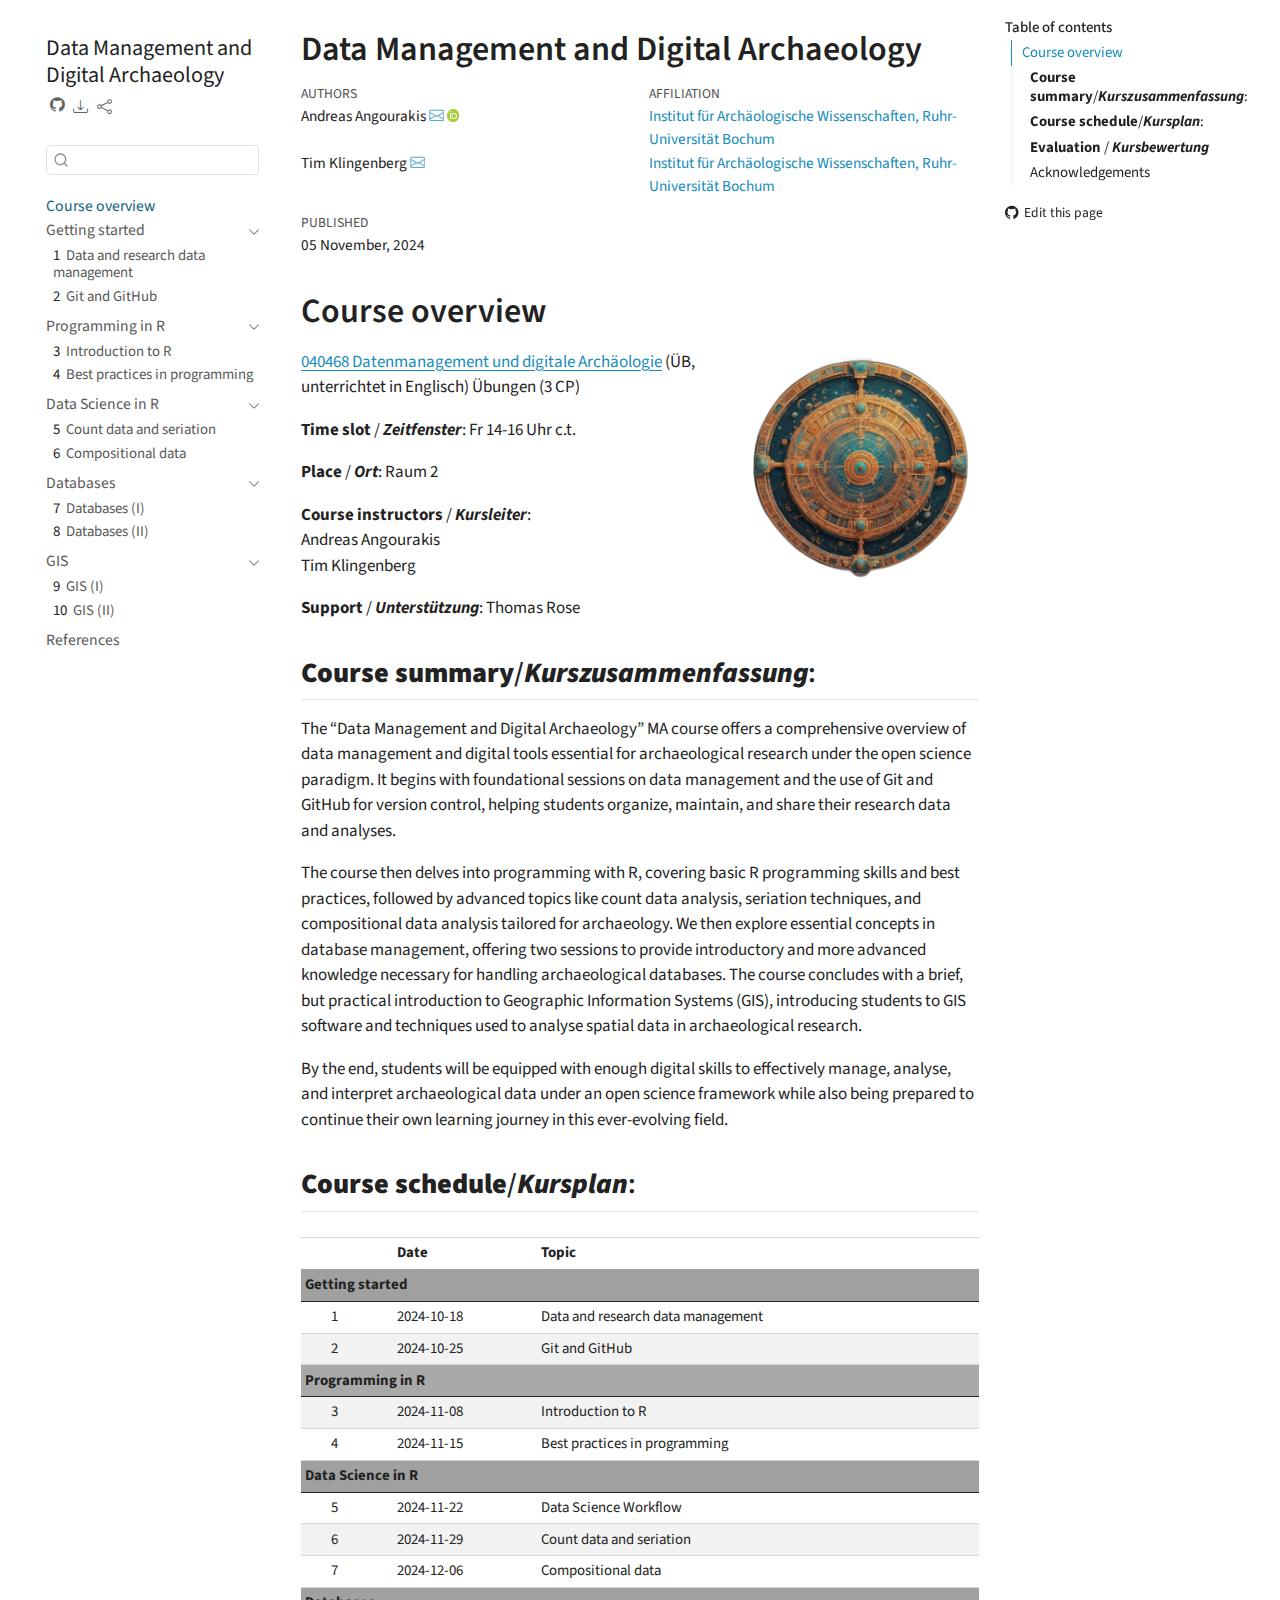
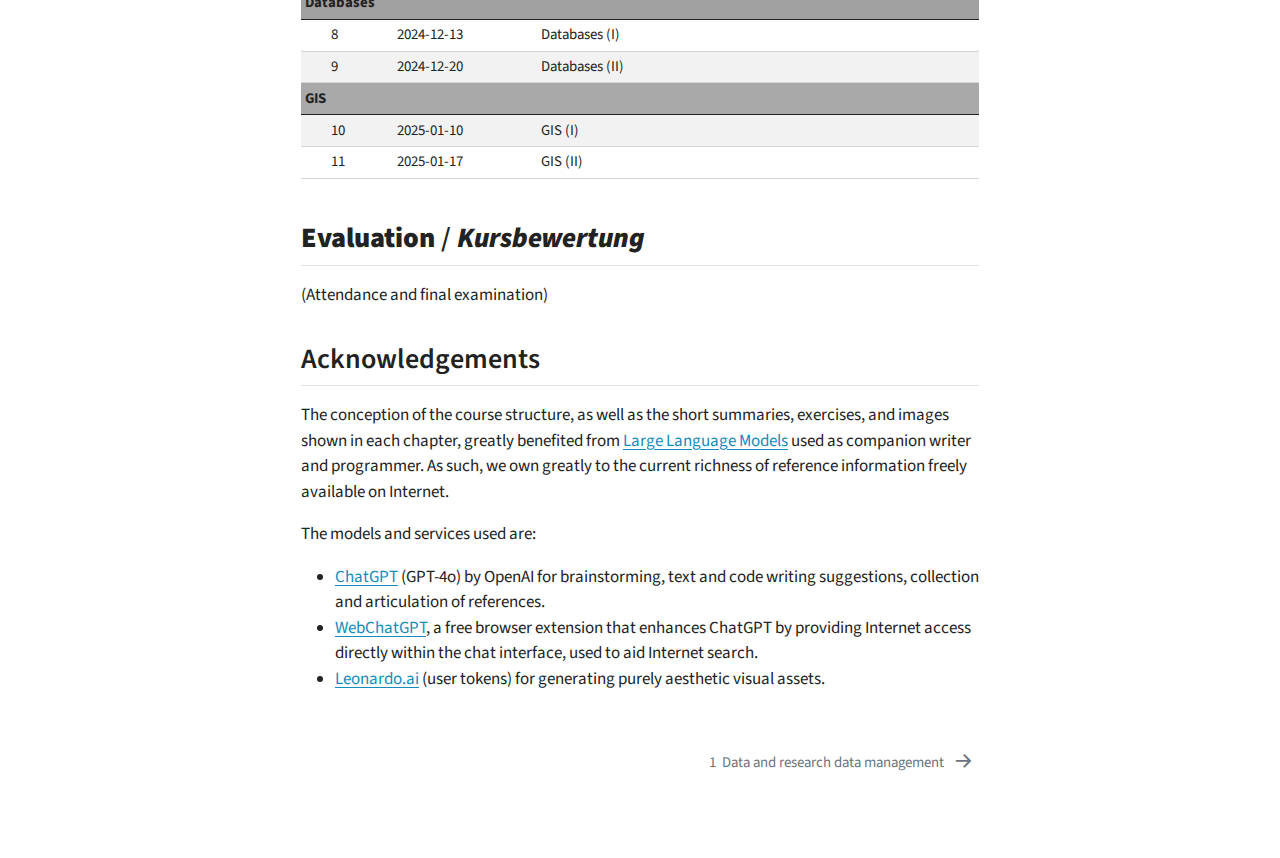
==== index.html @ ab357a1c "Built site for gh-pages" ====
<!DOCTYPE html>
<html xmlns="http://www.w3.org/1999/xhtml" lang="en" xml:lang="en"><head>

<meta charset="utf-8">
<meta name="generator" content="quarto-1.5.57">

<meta name="viewport" content="width=device-width, initial-scale=1.0, user-scalable=yes">

<meta name="author" content="Andreas Angourakis">
<meta name="author" content="Tim Klingenberg">

<title>Data Management and Digital Archaeology</title>
<style>
code{white-space: pre-wrap;}
span.smallcaps{font-variant: small-caps;}
div.columns{display: flex; gap: min(4vw, 1.5em);}
div.column{flex: auto; overflow-x: auto;}
div.hanging-indent{margin-left: 1.5em; text-indent: -1.5em;}
ul.task-list{list-style: none;}
ul.task-list li input[type="checkbox"] {
  width: 0.8em;
  margin: 0 0.8em 0.2em -1em; /* quarto-specific, see https://github.com/quarto-dev/quarto-cli/issues/4556 */ 
  vertical-align: middle;
}
</style>


<script src="site_libs/quarto-nav/quarto-nav.js"></script>
<script src="site_libs/quarto-nav/headroom.min.js"></script>
<script src="site_libs/clipboard/clipboard.min.js"></script>
<script src="site_libs/quarto-search/autocomplete.umd.js"></script>
<script src="site_libs/quarto-search/fuse.min.js"></script>
<script src="site_libs/quarto-search/quarto-search.js"></script>
<meta name="quarto:offset" content="./">
<link href="./session-rdm.html" rel="next">
<script src="site_libs/quarto-html/quarto.js"></script>
<script src="site_libs/quarto-html/popper.min.js"></script>
<script src="site_libs/quarto-html/tippy.umd.min.js"></script>
<script src="site_libs/quarto-html/anchor.min.js"></script>
<link href="site_libs/quarto-html/tippy.css" rel="stylesheet">
<link href="site_libs/quarto-html/quarto-syntax-highlighting.css" rel="stylesheet" id="quarto-text-highlighting-styles">
<script src="site_libs/bootstrap/bootstrap.min.js"></script>
<link href="site_libs/bootstrap/bootstrap-icons.css" rel="stylesheet">
<link href="site_libs/bootstrap/bootstrap.min.css" rel="stylesheet" id="quarto-bootstrap" data-mode="light">
<script id="quarto-search-options" type="application/json">{
  "location": "sidebar",
  "copy-button": false,
  "collapse-after": 3,
  "panel-placement": "start",
  "type": "textbox",
  "limit": 50,
  "keyboard-shortcut": [
    "f",
    "/",
    "s"
  ],
  "show-item-context": false,
  "language": {
    "search-no-results-text": "No results",
    "search-matching-documents-text": "matching documents",
    "search-copy-link-title": "Copy link to search",
    "search-hide-matches-text": "Hide additional matches",
    "search-more-match-text": "more match in this document",
    "search-more-matches-text": "more matches in this document",
    "search-clear-button-title": "Clear",
    "search-text-placeholder": "",
    "search-detached-cancel-button-title": "Cancel",
    "search-submit-button-title": "Submit",
    "search-label": "Search"
  }
}</script>
<script async="" src="https://hypothes.is/embed.js"></script>
<script>
  window.document.addEventListener("DOMContentLoaded", function (_event) {
    document.body.classList.add('hypothesis-enabled');
  });
</script>
<script src="site_libs/kePrint-0.0.1/kePrint.js"></script>
<link href="site_libs/lightable-0.0.1/lightable.css" rel="stylesheet">


<link rel="stylesheet" href="assets/styles.css">
</head>

<body class="nav-sidebar floating">

<div id="quarto-search-results"></div>
  <header id="quarto-header" class="headroom fixed-top">
  <nav class="quarto-secondary-nav">
    <div class="container-fluid d-flex">
      <button type="button" class="quarto-btn-toggle btn" data-bs-toggle="collapse" role="button" data-bs-target=".quarto-sidebar-collapse-item" aria-controls="quarto-sidebar" aria-expanded="false" aria-label="Toggle sidebar navigation" onclick="if (window.quartoToggleHeadroom) { window.quartoToggleHeadroom(); }">
        <i class="bi bi-layout-text-sidebar-reverse"></i>
      </button>
        <nav class="quarto-page-breadcrumbs" aria-label="breadcrumb"><ol class="breadcrumb"><li class="breadcrumb-item"><a href="./index.html">Course overview</a></li></ol></nav>
        <a class="flex-grow-1" role="navigation" data-bs-toggle="collapse" data-bs-target=".quarto-sidebar-collapse-item" aria-controls="quarto-sidebar" aria-expanded="false" aria-label="Toggle sidebar navigation" onclick="if (window.quartoToggleHeadroom) { window.quartoToggleHeadroom(); }">      
        </a>
      <button type="button" class="btn quarto-search-button" aria-label="Search" onclick="window.quartoOpenSearch();">
        <i class="bi bi-search"></i>
      </button>
    </div>
  </nav>
</header>
<!-- content -->
<div id="quarto-content" class="quarto-container page-columns page-rows-contents page-layout-article">
<!-- sidebar -->
  <nav id="quarto-sidebar" class="sidebar collapse collapse-horizontal quarto-sidebar-collapse-item sidebar-navigation floating overflow-auto">
    <div class="pt-lg-2 mt-2 text-left sidebar-header">
    <div class="sidebar-title mb-0 py-0">
      <a href="./">Data Management and Digital Archaeology</a> 
        <div class="sidebar-tools-main tools-wide">
    <a href="https://github.com/Andros-Spica/rub-archwiss_040468-data-management/" title="Source Code" class="quarto-navigation-tool px-1" aria-label="Source Code"><i class="bi bi-github"></i></a>
    <div class="dropdown">
      <a href="" title="Download" id="quarto-navigation-tool-dropdown-0" class="quarto-navigation-tool dropdown-toggle px-1" data-bs-toggle="dropdown" aria-expanded="false" role="link" aria-label="Download"><i class="bi bi-download"></i></a>
      <ul class="dropdown-menu" aria-labelledby="quarto-navigation-tool-dropdown-0">
          <li>
            <a class="dropdown-item sidebar-tools-main-item" href="./Data-Management-and-Digital-Archaeology.pdf">
              <i class="bi bi-file-pdf pe-1"></i>
            Download PDF
            </a>
          </li>
          <li>
            <a class="dropdown-item sidebar-tools-main-item" href="./Data-Management-and-Digital-Archaeology.epub">
              <i class="bi bi-journal pe-1"></i>
            Download ePub
            </a>
          </li>
      </ul>
    </div>
    <div class="dropdown">
      <a href="" title="Share" id="quarto-navigation-tool-dropdown-1" class="quarto-navigation-tool dropdown-toggle px-1" data-bs-toggle="dropdown" aria-expanded="false" role="link" aria-label="Share"><i class="bi bi-share"></i></a>
      <ul class="dropdown-menu" aria-labelledby="quarto-navigation-tool-dropdown-1">
          <li>
            <a class="dropdown-item sidebar-tools-main-item" href="https://twitter.com/intent/tweet?url=|url|">
              <i class="bi bi-twitter pe-1"></i>
            Twitter
            </a>
          </li>
          <li>
            <a class="dropdown-item sidebar-tools-main-item" href="https://www.facebook.com/sharer/sharer.php?u=|url|">
              <i class="bi bi-facebook pe-1"></i>
            Facebook
            </a>
          </li>
      </ul>
    </div>
</div>
    </div>
      </div>
        <div class="mt-2 flex-shrink-0 align-items-center">
        <div class="sidebar-search">
        <div id="quarto-search" class="" title="Search"></div>
        </div>
        </div>
    <div class="sidebar-menu-container"> 
    <ul class="list-unstyled mt-1">
        <li class="sidebar-item">
  <div class="sidebar-item-container"> 
  <a href="./index.html" class="sidebar-item-text sidebar-link active">
 <span class="menu-text">Course overview</span></a>
  </div>
</li>
        <li class="sidebar-item sidebar-item-section">
      <div class="sidebar-item-container"> 
            <a class="sidebar-item-text sidebar-link text-start" data-bs-toggle="collapse" data-bs-target="#quarto-sidebar-section-1" role="navigation" aria-expanded="true">
 <span class="menu-text">Getting started</span></a>
          <a class="sidebar-item-toggle text-start" data-bs-toggle="collapse" data-bs-target="#quarto-sidebar-section-1" role="navigation" aria-expanded="true" aria-label="Toggle section">
            <i class="bi bi-chevron-right ms-2"></i>
          </a> 
      </div>
      <ul id="quarto-sidebar-section-1" class="collapse list-unstyled sidebar-section depth1 show">  
          <li class="sidebar-item">
  <div class="sidebar-item-container"> 
  <a href="./session-rdm.html" class="sidebar-item-text sidebar-link">
 <span class="menu-text"><span class="chapter-number">1</span>&nbsp; <span class="chapter-title">Data and research data management</span></span></a>
  </div>
</li>
          <li class="sidebar-item">
  <div class="sidebar-item-container"> 
  <a href="./session-git.html" class="sidebar-item-text sidebar-link">
 <span class="menu-text"><span class="chapter-number">2</span>&nbsp; <span class="chapter-title">Git and GitHub</span></span></a>
  </div>
</li>
      </ul>
  </li>
        <li class="sidebar-item sidebar-item-section">
      <div class="sidebar-item-container"> 
            <a class="sidebar-item-text sidebar-link text-start" data-bs-toggle="collapse" data-bs-target="#quarto-sidebar-section-2" role="navigation" aria-expanded="true">
 <span class="menu-text">Programming in R</span></a>
          <a class="sidebar-item-toggle text-start" data-bs-toggle="collapse" data-bs-target="#quarto-sidebar-section-2" role="navigation" aria-expanded="true" aria-label="Toggle section">
            <i class="bi bi-chevron-right ms-2"></i>
          </a> 
      </div>
      <ul id="quarto-sidebar-section-2" class="collapse list-unstyled sidebar-section depth1 show">  
          <li class="sidebar-item">
  <div class="sidebar-item-container"> 
  <a href="./session-r-introduction.html" class="sidebar-item-text sidebar-link">
 <span class="menu-text"><span class="chapter-number">3</span>&nbsp; <span class="chapter-title">Introduction to R</span></span></a>
  </div>
</li>
          <li class="sidebar-item">
  <div class="sidebar-item-container"> 
  <a href="./session-r-programming.html" class="sidebar-item-text sidebar-link">
 <span class="menu-text"><span class="chapter-number">4</span>&nbsp; <span class="chapter-title">Best practices in programming</span></span></a>
  </div>
</li>
      </ul>
  </li>
        <li class="sidebar-item sidebar-item-section">
      <div class="sidebar-item-container"> 
            <a class="sidebar-item-text sidebar-link text-start" data-bs-toggle="collapse" data-bs-target="#quarto-sidebar-section-3" role="navigation" aria-expanded="true">
 <span class="menu-text">Data Science in R</span></a>
          <a class="sidebar-item-toggle text-start" data-bs-toggle="collapse" data-bs-target="#quarto-sidebar-section-3" role="navigation" aria-expanded="true" aria-label="Toggle section">
            <i class="bi bi-chevron-right ms-2"></i>
          </a> 
      </div>
      <ul id="quarto-sidebar-section-3" class="collapse list-unstyled sidebar-section depth1 show">  
          <li class="sidebar-item">
  <div class="sidebar-item-container"> 
  <a href="./session-count-and-seriation.html" class="sidebar-item-text sidebar-link">
 <span class="menu-text"><span class="chapter-number">5</span>&nbsp; <span class="chapter-title">Count data and seriation</span></span></a>
  </div>
</li>
          <li class="sidebar-item">
  <div class="sidebar-item-container"> 
  <a href="./session-compositional-data.html" class="sidebar-item-text sidebar-link">
 <span class="menu-text"><span class="chapter-number">6</span>&nbsp; <span class="chapter-title">Compositional data</span></span></a>
  </div>
</li>
      </ul>
  </li>
        <li class="sidebar-item sidebar-item-section">
      <div class="sidebar-item-container"> 
            <a class="sidebar-item-text sidebar-link text-start" data-bs-toggle="collapse" data-bs-target="#quarto-sidebar-section-4" role="navigation" aria-expanded="true">
 <span class="menu-text">Databases</span></a>
          <a class="sidebar-item-toggle text-start" data-bs-toggle="collapse" data-bs-target="#quarto-sidebar-section-4" role="navigation" aria-expanded="true" aria-label="Toggle section">
            <i class="bi bi-chevron-right ms-2"></i>
          </a> 
      </div>
      <ul id="quarto-sidebar-section-4" class="collapse list-unstyled sidebar-section depth1 show">  
          <li class="sidebar-item">
  <div class="sidebar-item-container"> 
  <a href="./session-database-1.html" class="sidebar-item-text sidebar-link">
 <span class="menu-text"><span class="chapter-number">7</span>&nbsp; <span class="chapter-title">Databases (I)</span></span></a>
  </div>
</li>
          <li class="sidebar-item">
  <div class="sidebar-item-container"> 
  <a href="./session-database-2.html" class="sidebar-item-text sidebar-link">
 <span class="menu-text"><span class="chapter-number">8</span>&nbsp; <span class="chapter-title">Databases (II)</span></span></a>
  </div>
</li>
      </ul>
  </li>
        <li class="sidebar-item sidebar-item-section">
      <div class="sidebar-item-container"> 
            <a class="sidebar-item-text sidebar-link text-start" data-bs-toggle="collapse" data-bs-target="#quarto-sidebar-section-5" role="navigation" aria-expanded="true">
 <span class="menu-text">GIS</span></a>
          <a class="sidebar-item-toggle text-start" data-bs-toggle="collapse" data-bs-target="#quarto-sidebar-section-5" role="navigation" aria-expanded="true" aria-label="Toggle section">
            <i class="bi bi-chevron-right ms-2"></i>
          </a> 
      </div>
      <ul id="quarto-sidebar-section-5" class="collapse list-unstyled sidebar-section depth1 show">  
          <li class="sidebar-item">
  <div class="sidebar-item-container"> 
  <a href="./session-gis-1.html" class="sidebar-item-text sidebar-link">
 <span class="menu-text"><span class="chapter-number">9</span>&nbsp; <span class="chapter-title">GIS (I)</span></span></a>
  </div>
</li>
          <li class="sidebar-item">
  <div class="sidebar-item-container"> 
  <a href="./session-gis-2.html" class="sidebar-item-text sidebar-link">
 <span class="menu-text"><span class="chapter-number">10</span>&nbsp; <span class="chapter-title">GIS (II)</span></span></a>
  </div>
</li>
      </ul>
  </li>
        <li class="sidebar-item">
  <div class="sidebar-item-container"> 
  <a href="./references.html" class="sidebar-item-text sidebar-link">
 <span class="menu-text">References</span></a>
  </div>
</li>
    </ul>
    </div>
</nav>
<div id="quarto-sidebar-glass" class="quarto-sidebar-collapse-item" data-bs-toggle="collapse" data-bs-target=".quarto-sidebar-collapse-item"></div>
<!-- margin-sidebar -->
    <div id="quarto-margin-sidebar" class="sidebar margin-sidebar">
        <nav id="TOC" role="doc-toc" class="toc-active">
    <h2 id="toc-title">Table of contents</h2>
   
  <ul>
  <li><a href="#course-overview" id="toc-course-overview" class="nav-link active" data-scroll-target="#course-overview">Course overview</a>
  <ul class="collapse">
  <li><a href="#course-summarykurszusammenfassung" id="toc-course-summarykurszusammenfassung" class="nav-link" data-scroll-target="#course-summarykurszusammenfassung"><strong>Course summary</strong>/<strong><em>Kurszusammenfassung</em></strong>:</a></li>
  <li><a href="#course-schedulekursplan" id="toc-course-schedulekursplan" class="nav-link" data-scroll-target="#course-schedulekursplan"><strong>Course schedule</strong>/<strong><em>Kursplan</em></strong>:</a></li>
  <li><a href="#evaluation-kursbewertung" id="toc-evaluation-kursbewertung" class="nav-link" data-scroll-target="#evaluation-kursbewertung"><strong>Evaluation</strong> / <strong><em>Kursbewertung</em></strong></a></li>
  <li><a href="#acknowledgements" id="toc-acknowledgements" class="nav-link" data-scroll-target="#acknowledgements">Acknowledgements</a></li>
  </ul></li>
  </ul>
<div class="toc-actions"><ul><li><a href="https://github.com/Andros-Spica/rub-archwiss_040468-data-management/edit/main/index.qmd" class="toc-action"><i class="bi bi-github"></i>Edit this page</a></li></ul></div></nav>
    </div>
<!-- main -->
<main class="content" id="quarto-document-content">

<header id="title-block-header" class="quarto-title-block default">
<div class="quarto-title">
<h1 class="title">Data Management and Digital Archaeology</h1>
</div>


<div class="quarto-title-meta-author">
  <div class="quarto-title-meta-heading">Authors</div>
  <div class="quarto-title-meta-heading">Affiliation</div>
  
    <div class="quarto-title-meta-contents">
    <p class="author">Andreas Angourakis <a href="mailto:Andreas.Angourakis@ruhr-uni-bochum.de" class="quarto-title-author-email"><i class="bi bi-envelope"></i></a> <a href="https://orcid.org/0000-0002-9946-8142" class="quarto-title-author-orcid"> <img src="[data-uri]"></a></p>
  </div>
  <div class="quarto-title-meta-contents">
        <p class="affiliation">
            <a href="https://www.ruhr-uni-bochum.de/archaeologie">
            Institut für Archäologische Wissenschaften, Ruhr-Universität Bochum
            </a>
          </p>
      </div>
    <div class="quarto-title-meta-contents">
    <p class="author">Tim Klingenberg <a href="mailto:tim.klingenberg@rub.de" class="quarto-title-author-email"><i class="bi bi-envelope"></i></a> </p>
  </div>
  <div class="quarto-title-meta-contents">
        <p class="affiliation">
            <a href="https://www.ruhr-uni-bochum.de/archaeologie">
            Institut für Archäologische Wissenschaften, Ruhr-Universität Bochum
            </a>
          </p>
      </div>
  </div>

<div class="quarto-title-meta">

      
    <div>
    <div class="quarto-title-meta-heading">Published</div>
    <div class="quarto-title-meta-contents">
      <p class="date">05 November, 2024</p>
    </div>
  </div>
  
    
  </div>
  


</header>



<section id="course-overview" class="level1 unnumbered">
<h1 class="unnumbered">Course overview</h1><p><img src="assets/images/Default_Research_data_and_digital_archaeology_uncover_a_world_2_961a18f6-54d2-4ade-b16e-c6348b3f60e6_0.png" title="Data Management and Digital Archaeology" class="quarto-cover-image img-fluid"></p>
<p><a href="https://vvz.ruhr-uni-bochum.de/campus/all/event.asp?gguid=0xE2AAF8DAB10F4972B8854C6EDC49A4DD&amp;from=&amp;tabID=1&amp;tguid=0x5980070F0C7A42899012ACFE7660AC4B&amp;objgguid=NEW&amp;lang=de">040468 Datenmanagement und digitale Archäologie</a> (ÜB, unterrichtet in Englisch) Übungen (3 CP)</p>
<p><strong>Time slot</strong> / <strong><em>Zeitfenster</em></strong>: Fr 14-16 Uhr c.t.</p>
<p><strong>Place</strong> / <strong><em>Ort</em></strong>: Raum 2</p>
<p><strong>Course instructors</strong> / <strong><em>Kursleiter</em></strong>:<br>
Andreas Angourakis<br>
Tim Klingenberg</p>
<p><strong>Support</strong> / <strong><em>Unterstützung</em></strong>: Thomas Rose</p>
<section id="course-summarykurszusammenfassung" class="level2">
<h2 class="anchored" data-anchor-id="course-summarykurszusammenfassung"><strong>Course summary</strong>/<strong><em>Kurszusammenfassung</em></strong>:</h2>
<p>The “Data Management and Digital Archaeology” MA course offers a comprehensive overview of data management and digital tools essential for archaeological research under the open science paradigm.&nbsp;It begins with foundational sessions on data management and the use of Git and GitHub for version control, helping students organize, maintain, and share their research data and analyses.</p>
<p>The course then delves into programming with R, covering basic R programming skills and best practices, followed by advanced topics like count data analysis, seriation techniques, and compositional data analysis tailored for archaeology.&nbsp;We then explore essential concepts in database management, offering two sessions to provide introductory and more advanced knowledge necessary for handling archaeological databases. The course concludes with a brief, but practical introduction to Geographic Information Systems (GIS), introducing students to GIS software and techniques used to analyse spatial data in archaeological research.</p>
<p>By the end, students will be equipped with enough digital skills to effectively manage, analyse, and interpret archaeological data under an open science framework while also being prepared to continue their own learning journey in this ever-evolving field.</p>
</section>
<section id="course-schedulekursplan" class="level2">
<h2 class="anchored" data-anchor-id="course-schedulekursplan"><strong>Course schedule</strong>/<strong><em>Kursplan</em></strong>:</h2>
<div class="cell">
<div class="cell-output-display">
<table class="caption-top table table-sm table-striped small" data-quarto-postprocess="true">
<thead>
<tr class="header">
<th style="text-align: left;" data-quarto-table-cell-role="th"></th>
<th style="text-align: left;" data-quarto-table-cell-role="th">Date</th>
<th style="text-align: left;" data-quarto-table-cell-role="th">Topic</th>
</tr>
</thead>
<tbody>
<tr class="odd" data-grouplength="2">
<td colspan="3" style="border-bottom: 1px solid; background-color: rgba(169, 169, 169, 255) !important"><strong>Getting started</strong></td>
</tr>
<tr class="even">
<td style="text-align: left; padding-left: 2em;" data-indentlevel="1">1</td>
<td style="text-align: left;">2024-10-18</td>
<td style="text-align: left;">Data and research data management</td>
</tr>
<tr class="odd">
<td style="text-align: left; padding-left: 2em;" data-indentlevel="1">2</td>
<td style="text-align: left;">2024-10-25</td>
<td style="text-align: left;">Git and GitHub</td>
</tr>
<tr class="even" data-grouplength="2">
<td colspan="3" style="border-bottom: 1px solid; background-color: rgba(169, 169, 169, 255) !important"><strong>Programming in R</strong></td>
</tr>
<tr class="odd">
<td style="text-align: left; padding-left: 2em;" data-indentlevel="1">3</td>
<td style="text-align: left;">2024-11-08</td>
<td style="text-align: left;">Introduction to R</td>
</tr>
<tr class="even">
<td style="text-align: left; padding-left: 2em;" data-indentlevel="1">4</td>
<td style="text-align: left;">2024-11-15</td>
<td style="text-align: left;">Best practices in programming</td>
</tr>
<tr class="odd" data-grouplength="3">
<td colspan="3" style="border-bottom: 1px solid; background-color: rgba(169, 169, 169, 255) !important"><strong>Data Science in R</strong></td>
</tr>
<tr class="even">
<td style="text-align: left; padding-left: 2em;" data-indentlevel="1">5</td>
<td style="text-align: left;">2024-11-22</td>
<td style="text-align: left;">Data Science Workflow</td>
</tr>
<tr class="odd">
<td style="text-align: left; padding-left: 2em;" data-indentlevel="1">6</td>
<td style="text-align: left;">2024-11-29</td>
<td style="text-align: left;">Count data and seriation</td>
</tr>
<tr class="even">
<td style="text-align: left; padding-left: 2em;" data-indentlevel="1">7</td>
<td style="text-align: left;">2024-12-06</td>
<td style="text-align: left;">Compositional data</td>
</tr>
<tr class="odd" data-grouplength="2">
<td colspan="3" style="border-bottom: 1px solid; background-color: rgba(169, 169, 169, 255) !important"><strong>Databases</strong></td>
</tr>
<tr class="even">
<td style="text-align: left; padding-left: 2em;" data-indentlevel="1">8</td>
<td style="text-align: left;">2024-12-13</td>
<td style="text-align: left;">Databases (I)</td>
</tr>
<tr class="odd">
<td style="text-align: left; padding-left: 2em;" data-indentlevel="1">9</td>
<td style="text-align: left;">2024-12-20</td>
<td style="text-align: left;">Databases (II)</td>
</tr>
<tr class="even" data-grouplength="2">
<td colspan="3" style="border-bottom: 1px solid; background-color: rgba(169, 169, 169, 255) !important"><strong>GIS</strong></td>
</tr>
<tr class="odd">
<td style="text-align: left; padding-left: 2em;" data-indentlevel="1">10</td>
<td style="text-align: left;">2025-01-10</td>
<td style="text-align: left;">GIS (I)</td>
</tr>
<tr class="even">
<td style="text-align: left; padding-left: 2em;" data-indentlevel="1">11</td>
<td style="text-align: left;">2025-01-17</td>
<td style="text-align: left;">GIS (II)</td>
</tr>
</tbody>
</table>


</div>
</div>
</section>
<section id="evaluation-kursbewertung" class="level2">
<h2 class="anchored" data-anchor-id="evaluation-kursbewertung"><strong>Evaluation</strong> / <strong><em>Kursbewertung</em></strong></h2>
<p>(Attendance and final examination)</p>
</section>
<section id="acknowledgements" class="level2">
<h2 class="anchored" data-anchor-id="acknowledgements">Acknowledgements</h2>
<p>The conception of the course structure, as well as the short summaries, exercises, and images shown in each chapter, greatly benefited from <a href="https://en.wikipedia.org/wiki/Large_language_model">Large Language Models</a> used as companion writer and programmer. As such, we own greatly to the current richness of reference information freely available on Internet.</p>
<p>The models and services used are:</p>
<ul>
<li><a href="https://chatgpt.com/">ChatGPT</a> (GPT-4o) by OpenAI for brainstorming, text and code writing suggestions, collection and articulation of references.</li>
<li><a href="https://tools.zmo.ai/webchatgpt">WebChatGPT</a>, a free browser extension that enhances ChatGPT by providing Internet access directly within the chat interface, used to aid Internet search.</li>
<li><a href="https://app.leonardo.ai/">Leonardo.ai</a> (user tokens) for generating purely aesthetic visual assets.</li>
</ul>


</section>
</section>

</main> <!-- /main -->
<script id="quarto-html-after-body" type="application/javascript">
window.document.addEventListener("DOMContentLoaded", function (event) {
  const toggleBodyColorMode = (bsSheetEl) => {
    const mode = bsSheetEl.getAttribute("data-mode");
    const bodyEl = window.document.querySelector("body");
    if (mode === "dark") {
      bodyEl.classList.add("quarto-dark");
      bodyEl.classList.remove("quarto-light");
    } else {
      bodyEl.classList.add("quarto-light");
      bodyEl.classList.remove("quarto-dark");
    }
  }
  const toggleBodyColorPrimary = () => {
    const bsSheetEl = window.document.querySelector("link#quarto-bootstrap");
    if (bsSheetEl) {
      toggleBodyColorMode(bsSheetEl);
    }
  }
  toggleBodyColorPrimary();  
  const icon = "";
  const anchorJS = new window.AnchorJS();
  anchorJS.options = {
    placement: 'right',
    icon: icon
  };
  anchorJS.add('.anchored');
  const isCodeAnnotation = (el) => {
    for (const clz of el.classList) {
      if (clz.startsWith('code-annotation-')) {                     
        return true;
      }
    }
    return false;
  }
  const onCopySuccess = function(e) {
    // button target
    const button = e.trigger;
    // don't keep focus
    button.blur();
    // flash "checked"
    button.classList.add('code-copy-button-checked');
    var currentTitle = button.getAttribute("title");
    button.setAttribute("title", "Copied!");
    let tooltip;
    if (window.bootstrap) {
      button.setAttribute("data-bs-toggle", "tooltip");
      button.setAttribute("data-bs-placement", "left");
      button.setAttribute("data-bs-title", "Copied!");
      tooltip = new bootstrap.Tooltip(button, 
        { trigger: "manual", 
          customClass: "code-copy-button-tooltip",
          offset: [0, -8]});
      tooltip.show();    
    }
    setTimeout(function() {
      if (tooltip) {
        tooltip.hide();
        button.removeAttribute("data-bs-title");
        button.removeAttribute("data-bs-toggle");
        button.removeAttribute("data-bs-placement");
      }
      button.setAttribute("title", currentTitle);
      button.classList.remove('code-copy-button-checked');
    }, 1000);
    // clear code selection
    e.clearSelection();
  }
  const getTextToCopy = function(trigger) {
      const codeEl = trigger.previousElementSibling.cloneNode(true);
      for (const childEl of codeEl.children) {
        if (isCodeAnnotation(childEl)) {
          childEl.remove();
        }
      }
      return codeEl.innerText;
  }
  const clipboard = new window.ClipboardJS('.code-copy-button:not([data-in-quarto-modal])', {
    text: getTextToCopy
  });
  clipboard.on('success', onCopySuccess);
  if (window.document.getElementById('quarto-embedded-source-code-modal')) {
    // For code content inside modals, clipBoardJS needs to be initialized with a container option
    // TODO: Check when it could be a function (https://github.com/zenorocha/clipboard.js/issues/860)
    const clipboardModal = new window.ClipboardJS('.code-copy-button[data-in-quarto-modal]', {
      text: getTextToCopy,
      container: window.document.getElementById('quarto-embedded-source-code-modal')
    });
    clipboardModal.on('success', onCopySuccess);
  }
    var localhostRegex = new RegExp(/^(?:http|https):\/\/localhost\:?[0-9]*\//);
    var mailtoRegex = new RegExp(/^mailto:/);
      var filterRegex = new RegExp("https:\/\/andros-spica\.github\.io\/rub-archwiss_040468-data-management\/");
    var isInternal = (href) => {
        return filterRegex.test(href) || localhostRegex.test(href) || mailtoRegex.test(href);
    }
    // Inspect non-navigation links and adorn them if external
 	var links = window.document.querySelectorAll('a[href]:not(.nav-link):not(.navbar-brand):not(.toc-action):not(.sidebar-link):not(.sidebar-item-toggle):not(.pagination-link):not(.no-external):not([aria-hidden]):not(.dropdown-item):not(.quarto-navigation-tool):not(.about-link)');
    for (var i=0; i<links.length; i++) {
      const link = links[i];
      if (!isInternal(link.href)) {
        // undo the damage that might have been done by quarto-nav.js in the case of
        // links that we want to consider external
        if (link.dataset.originalHref !== undefined) {
          link.href = link.dataset.originalHref;
        }
      }
    }
  function tippyHover(el, contentFn, onTriggerFn, onUntriggerFn) {
    const config = {
      allowHTML: true,
      maxWidth: 500,
      delay: 100,
      arrow: false,
      appendTo: function(el) {
          return el.parentElement;
      },
      interactive: true,
      interactiveBorder: 10,
      theme: 'quarto',
      placement: 'bottom-start',
    };
    if (contentFn) {
      config.content = contentFn;
    }
    if (onTriggerFn) {
      config.onTrigger = onTriggerFn;
    }
    if (onUntriggerFn) {
      config.onUntrigger = onUntriggerFn;
    }
    window.tippy(el, config); 
  }
  const noterefs = window.document.querySelectorAll('a[role="doc-noteref"]');
  for (var i=0; i<noterefs.length; i++) {
    const ref = noterefs[i];
    tippyHover(ref, function() {
      // use id or data attribute instead here
      let href = ref.getAttribute('data-footnote-href') || ref.getAttribute('href');
      try { href = new URL(href).hash; } catch {}
      const id = href.replace(/^#\/?/, "");
      const note = window.document.getElementById(id);
      if (note) {
        return note.innerHTML;
      } else {
        return "";
      }
    });
  }
  const xrefs = window.document.querySelectorAll('a.quarto-xref');
  const processXRef = (id, note) => {
    // Strip column container classes
    const stripColumnClz = (el) => {
      el.classList.remove("page-full", "page-columns");
      if (el.children) {
        for (const child of el.children) {
          stripColumnClz(child);
        }
      }
    }
    stripColumnClz(note)
    if (id === null || id.startsWith('sec-')) {
      // Special case sections, only their first couple elements
      const container = document.createElement("div");
      if (note.children && note.children.length > 2) {
        container.appendChild(note.children[0].cloneNode(true));
        for (let i = 1; i < note.children.length; i++) {
          const child = note.children[i];
          if (child.tagName === "P" && child.innerText === "") {
            continue;
          } else {
            container.appendChild(child.cloneNode(true));
            break;
          }
        }
        if (window.Quarto?.typesetMath) {
          window.Quarto.typesetMath(container);
        }
        return container.innerHTML
      } else {
        if (window.Quarto?.typesetMath) {
          window.Quarto.typesetMath(note);
        }
        return note.innerHTML;
      }
    } else {
      // Remove any anchor links if they are present
      const anchorLink = note.querySelector('a.anchorjs-link');
      if (anchorLink) {
        anchorLink.remove();
      }
      if (window.Quarto?.typesetMath) {
        window.Quarto.typesetMath(note);
      }
      // TODO in 1.5, we should make sure this works without a callout special case
      if (note.classList.contains("callout")) {
        return note.outerHTML;
      } else {
        return note.innerHTML;
      }
    }
  }
  for (var i=0; i<xrefs.length; i++) {
    const xref = xrefs[i];
    tippyHover(xref, undefined, function(instance) {
      instance.disable();
      let url = xref.getAttribute('href');
      let hash = undefined; 
      if (url.startsWith('#')) {
        hash = url;
      } else {
        try { hash = new URL(url).hash; } catch {}
      }
      if (hash) {
        const id = hash.replace(/^#\/?/, "");
        const note = window.document.getElementById(id);
        if (note !== null) {
          try {
            const html = processXRef(id, note.cloneNode(true));
            instance.setContent(html);
          } finally {
            instance.enable();
            instance.show();
          }
        } else {
          // See if we can fetch this
          fetch(url.split('#')[0])
          .then(res => res.text())
          .then(html => {
            const parser = new DOMParser();
            const htmlDoc = parser.parseFromString(html, "text/html");
            const note = htmlDoc.getElementById(id);
            if (note !== null) {
              const html = processXRef(id, note);
              instance.setContent(html);
            } 
          }).finally(() => {
            instance.enable();
            instance.show();
          });
        }
      } else {
        // See if we can fetch a full url (with no hash to target)
        // This is a special case and we should probably do some content thinning / targeting
        fetch(url)
        .then(res => res.text())
        .then(html => {
          const parser = new DOMParser();
          const htmlDoc = parser.parseFromString(html, "text/html");
          const note = htmlDoc.querySelector('main.content');
          if (note !== null) {
            // This should only happen for chapter cross references
            // (since there is no id in the URL)
            // remove the first header
            if (note.children.length > 0 && note.children[0].tagName === "HEADER") {
              note.children[0].remove();
            }
            const html = processXRef(null, note);
            instance.setContent(html);
          } 
        }).finally(() => {
          instance.enable();
          instance.show();
        });
      }
    }, function(instance) {
    });
  }
      let selectedAnnoteEl;
      const selectorForAnnotation = ( cell, annotation) => {
        let cellAttr = 'data-code-cell="' + cell + '"';
        let lineAttr = 'data-code-annotation="' +  annotation + '"';
        const selector = 'span[' + cellAttr + '][' + lineAttr + ']';
        return selector;
      }
      const selectCodeLines = (annoteEl) => {
        const doc = window.document;
        const targetCell = annoteEl.getAttribute("data-target-cell");
        const targetAnnotation = annoteEl.getAttribute("data-target-annotation");
        const annoteSpan = window.document.querySelector(selectorForAnnotation(targetCell, targetAnnotation));
        const lines = annoteSpan.getAttribute("data-code-lines").split(",");
        const lineIds = lines.map((line) => {
          return targetCell + "-" + line;
        })
        let top = null;
        let height = null;
        let parent = null;
        if (lineIds.length > 0) {
            //compute the position of the single el (top and bottom and make a div)
            const el = window.document.getElementById(lineIds[0]);
            top = el.offsetTop;
            height = el.offsetHeight;
            parent = el.parentElement.parentElement;
          if (lineIds.length > 1) {
            const lastEl = window.document.getElementById(lineIds[lineIds.length - 1]);
            const bottom = lastEl.offsetTop + lastEl.offsetHeight;
            height = bottom - top;
          }
          if (top !== null && height !== null && parent !== null) {
            // cook up a div (if necessary) and position it 
            let div = window.document.getElementById("code-annotation-line-highlight");
            if (div === null) {
              div = window.document.createElement("div");
              div.setAttribute("id", "code-annotation-line-highlight");
              div.style.position = 'absolute';
              parent.appendChild(div);
            }
            div.style.top = top - 2 + "px";
            div.style.height = height + 4 + "px";
            div.style.left = 0;
            let gutterDiv = window.document.getElementById("code-annotation-line-highlight-gutter");
            if (gutterDiv === null) {
              gutterDiv = window.document.createElement("div");
              gutterDiv.setAttribute("id", "code-annotation-line-highlight-gutter");
              gutterDiv.style.position = 'absolute';
              const codeCell = window.document.getElementById(targetCell);
              const gutter = codeCell.querySelector('.code-annotation-gutter');
              gutter.appendChild(gutterDiv);
            }
            gutterDiv.style.top = top - 2 + "px";
            gutterDiv.style.height = height + 4 + "px";
          }
          selectedAnnoteEl = annoteEl;
        }
      };
      const unselectCodeLines = () => {
        const elementsIds = ["code-annotation-line-highlight", "code-annotation-line-highlight-gutter"];
        elementsIds.forEach((elId) => {
          const div = window.document.getElementById(elId);
          if (div) {
            div.remove();
          }
        });
        selectedAnnoteEl = undefined;
      };
        // Handle positioning of the toggle
    window.addEventListener(
      "resize",
      throttle(() => {
        elRect = undefined;
        if (selectedAnnoteEl) {
          selectCodeLines(selectedAnnoteEl);
        }
      }, 10)
    );
    function throttle(fn, ms) {
    let throttle = false;
    let timer;
      return (...args) => {
        if(!throttle) { // first call gets through
            fn.apply(this, args);
            throttle = true;
        } else { // all the others get throttled
            if(timer) clearTimeout(timer); // cancel #2
            timer = setTimeout(() => {
              fn.apply(this, args);
              timer = throttle = false;
            }, ms);
        }
      };
    }
      // Attach click handler to the DT
      const annoteDls = window.document.querySelectorAll('dt[data-target-cell]');
      for (const annoteDlNode of annoteDls) {
        annoteDlNode.addEventListener('click', (event) => {
          const clickedEl = event.target;
          if (clickedEl !== selectedAnnoteEl) {
            unselectCodeLines();
            const activeEl = window.document.querySelector('dt[data-target-cell].code-annotation-active');
            if (activeEl) {
              activeEl.classList.remove('code-annotation-active');
            }
            selectCodeLines(clickedEl);
            clickedEl.classList.add('code-annotation-active');
          } else {
            // Unselect the line
            unselectCodeLines();
            clickedEl.classList.remove('code-annotation-active');
          }
        });
      }
  const findCites = (el) => {
    const parentEl = el.parentElement;
    if (parentEl) {
      const cites = parentEl.dataset.cites;
      if (cites) {
        return {
          el,
          cites: cites.split(' ')
        };
      } else {
        return findCites(el.parentElement)
      }
    } else {
      return undefined;
    }
  };
  var bibliorefs = window.document.querySelectorAll('a[role="doc-biblioref"]');
  for (var i=0; i<bibliorefs.length; i++) {
    const ref = bibliorefs[i];
    const citeInfo = findCites(ref);
    if (citeInfo) {
      tippyHover(citeInfo.el, function() {
        var popup = window.document.createElement('div');
        citeInfo.cites.forEach(function(cite) {
          var citeDiv = window.document.createElement('div');
          citeDiv.classList.add('hanging-indent');
          citeDiv.classList.add('csl-entry');
          var biblioDiv = window.document.getElementById('ref-' + cite);
          if (biblioDiv) {
            citeDiv.innerHTML = biblioDiv.innerHTML;
          }
          popup.appendChild(citeDiv);
        });
        return popup.innerHTML;
      });
    }
  }
});
</script>
<nav class="page-navigation">
  <div class="nav-page nav-page-previous">
  </div>
  <div class="nav-page nav-page-next">
      <a href="./session-rdm.html" class="pagination-link" aria-label="Data and research data management">
        <span class="nav-page-text"><span class="chapter-number">1</span>&nbsp; <span class="chapter-title">Data and research data management</span></span> <i class="bi bi-arrow-right-short"></i>
      </a>
  </div>
</nav>
</div> <!-- /content -->




<footer class="footer"><div class="nav-footer"><div class="nav-footer-center"><div class="toc-actions d-sm-block d-md-none"><ul><li><a href="https://github.com/Andros-Spica/rub-archwiss_040468-data-management/edit/main/index.qmd" class="toc-action"><i class="bi bi-github"></i>Edit this page</a></li></ul></div></div></div></footer></body></html>
---- site_libs/quarto-html/tippy.css ----
.tippy-box[data-animation=fade][data-state=hidden]{opacity:0}[data-tippy-root]{max-width:calc(100vw - 10px)}.tippy-box{position:relative;background-color:#333;color:#fff;border-radius:4px;font-size:14px;line-height:1.4;white-space:normal;outline:0;transition-property:transform,visibility,opacity}.tippy-box[data-placement^=top]>.tippy-arrow{bottom:0}.tippy-box[data-placement^=top]>.tippy-arrow:before{bottom:-7px;left:0;border-width:8px 8px 0;border-top-color:initial;transform-origin:center top}.tippy-box[data-placement^=bottom]>.tippy-arrow{top:0}.tippy-box[data-placement^=bottom]>.tippy-arrow:before{top:-7px;left:0;border-width:0 8px 8px;border-bottom-color:initial;transform-origin:center bottom}.tippy-box[data-placement^=left]>.tippy-arrow{right:0}.tippy-box[data-placement^=left]>.tippy-arrow:before{border-width:8px 0 8px 8px;border-left-color:initial;right:-7px;transform-origin:center left}.tippy-box[data-placement^=right]>.tippy-arrow{left:0}.tippy-box[data-placement^=right]>.tippy-arrow:before{left:-7px;border-width:8px 8px 8px 0;border-right-color:initial;transform-origin:center right}.tippy-box[data-inertia][data-state=visible]{transition-timing-function:cubic-bezier(.54,1.5,.38,1.11)}.tippy-arrow{width:16px;height:16px;color:#333}.tippy-arrow:before{content:"";position:absolute;border-color:transparent;border-style:solid}.tippy-content{position:relative;padding:5px 9px;z-index:1}
---- site_libs/quarto-html/quarto-syntax-highlighting.css ----
/* quarto syntax highlight colors */
:root {
  --quarto-hl-ot-color: #003B4F;
  --quarto-hl-at-color: #657422;
  --quarto-hl-ss-color: #20794D;
  --quarto-hl-an-color: #5E5E5E;
  --quarto-hl-fu-color: #4758AB;
  --quarto-hl-st-color: #20794D;
  --quarto-hl-cf-color: #003B4F;
  --quarto-hl-op-color: #5E5E5E;
  --quarto-hl-er-color: #AD0000;
  --quarto-hl-bn-color: #AD0000;
  --quarto-hl-al-color: #AD0000;
  --quarto-hl-va-color: #111111;
  --quarto-hl-bu-color: inherit;
  --quarto-hl-ex-color: inherit;
  --quarto-hl-pp-color: #AD0000;
  --quarto-hl-in-color: #5E5E5E;
  --quarto-hl-vs-color: #20794D;
  --quarto-hl-wa-color: #5E5E5E;
  --quarto-hl-do-color: #5E5E5E;
  --quarto-hl-im-color: #00769E;
  --quarto-hl-ch-color: #20794D;
  --quarto-hl-dt-color: #AD0000;
  --quarto-hl-fl-color: #AD0000;
  --quarto-hl-co-color: #5E5E5E;
  --quarto-hl-cv-color: #5E5E5E;
  --quarto-hl-cn-color: #8f5902;
  --quarto-hl-sc-color: #5E5E5E;
  --quarto-hl-dv-color: #AD0000;
  --quarto-hl-kw-color: #003B4F;
}

/* other quarto variables */
:root {
  --quarto-font-monospace: SFMono-Regular, Menlo, Monaco, Consolas, "Liberation Mono", "Courier New", monospace;
}

pre > code.sourceCode > span {
  color: #003B4F;
}

code span {
  color: #003B4F;
}

code.sourceCode > span {
  color: #003B4F;
}

div.sourceCode,
div.sourceCode pre.sourceCode {
  color: #003B4F;
}

code span.ot {
  color: #003B4F;
  font-style: inherit;
}

code span.at {
  color: #657422;
  font-style: inherit;
}

code span.ss {
  color: #20794D;
  font-style: inherit;
}

code span.an {
  color: #5E5E5E;
  font-style: inherit;
}

code span.fu {
  color: #4758AB;
  font-style: inherit;
}

code span.st {
  color: #20794D;
  font-style: inherit;
}

code span.cf {
  color: #003B4F;
  font-weight: bold;
  font-style: inherit;
}

code span.op {
  color: #5E5E5E;
  font-style: inherit;
}

code span.er {
  color: #AD0000;
  font-style: inherit;
}

code span.bn {
  color: #AD0000;
  font-style: inherit;
}

code span.al {
  color: #AD0000;
  font-style: inherit;
}

code span.va {
  color: #111111;
  font-style: inherit;
}

code span.bu {
  font-style: inherit;
}

code span.ex {
  font-style: inherit;
}

code span.pp {
  color: #AD0000;
  font-style: inherit;
}

code span.in {
  color: #5E5E5E;
  font-style: inherit;
}

code span.vs {
  color: #20794D;
  font-style: inherit;
}

code span.wa {
  color: #5E5E5E;
  font-style: italic;
}

code span.do {
  color: #5E5E5E;
  font-style: italic;
}

code span.im {
  color: #00769E;
  font-style: inherit;
}

code span.ch {
  color: #20794D;
  font-style: inherit;
}

code span.dt {
  color: #AD0000;
  font-style: inherit;
}

code span.fl {
  color: #AD0000;
  font-style: inherit;
}

code span.co {
  color: #5E5E5E;
  font-style: inherit;
}

code span.cv {
  color: #5E5E5E;
  font-style: italic;
}

code span.cn {
  color: #8f5902;
  font-style: inherit;
}

code span.sc {
  color: #5E5E5E;
  font-style: inherit;
}

code span.dv {
  color: #AD0000;
  font-style: inherit;
}

code span.kw {
  color: #003B4F;
  font-weight: bold;
  font-style: inherit;
}

.prevent-inlining {
  content: "</";
}

/*# sourceMappingURL=debc5d5d77c3f9108843748ff7464032.css.map */
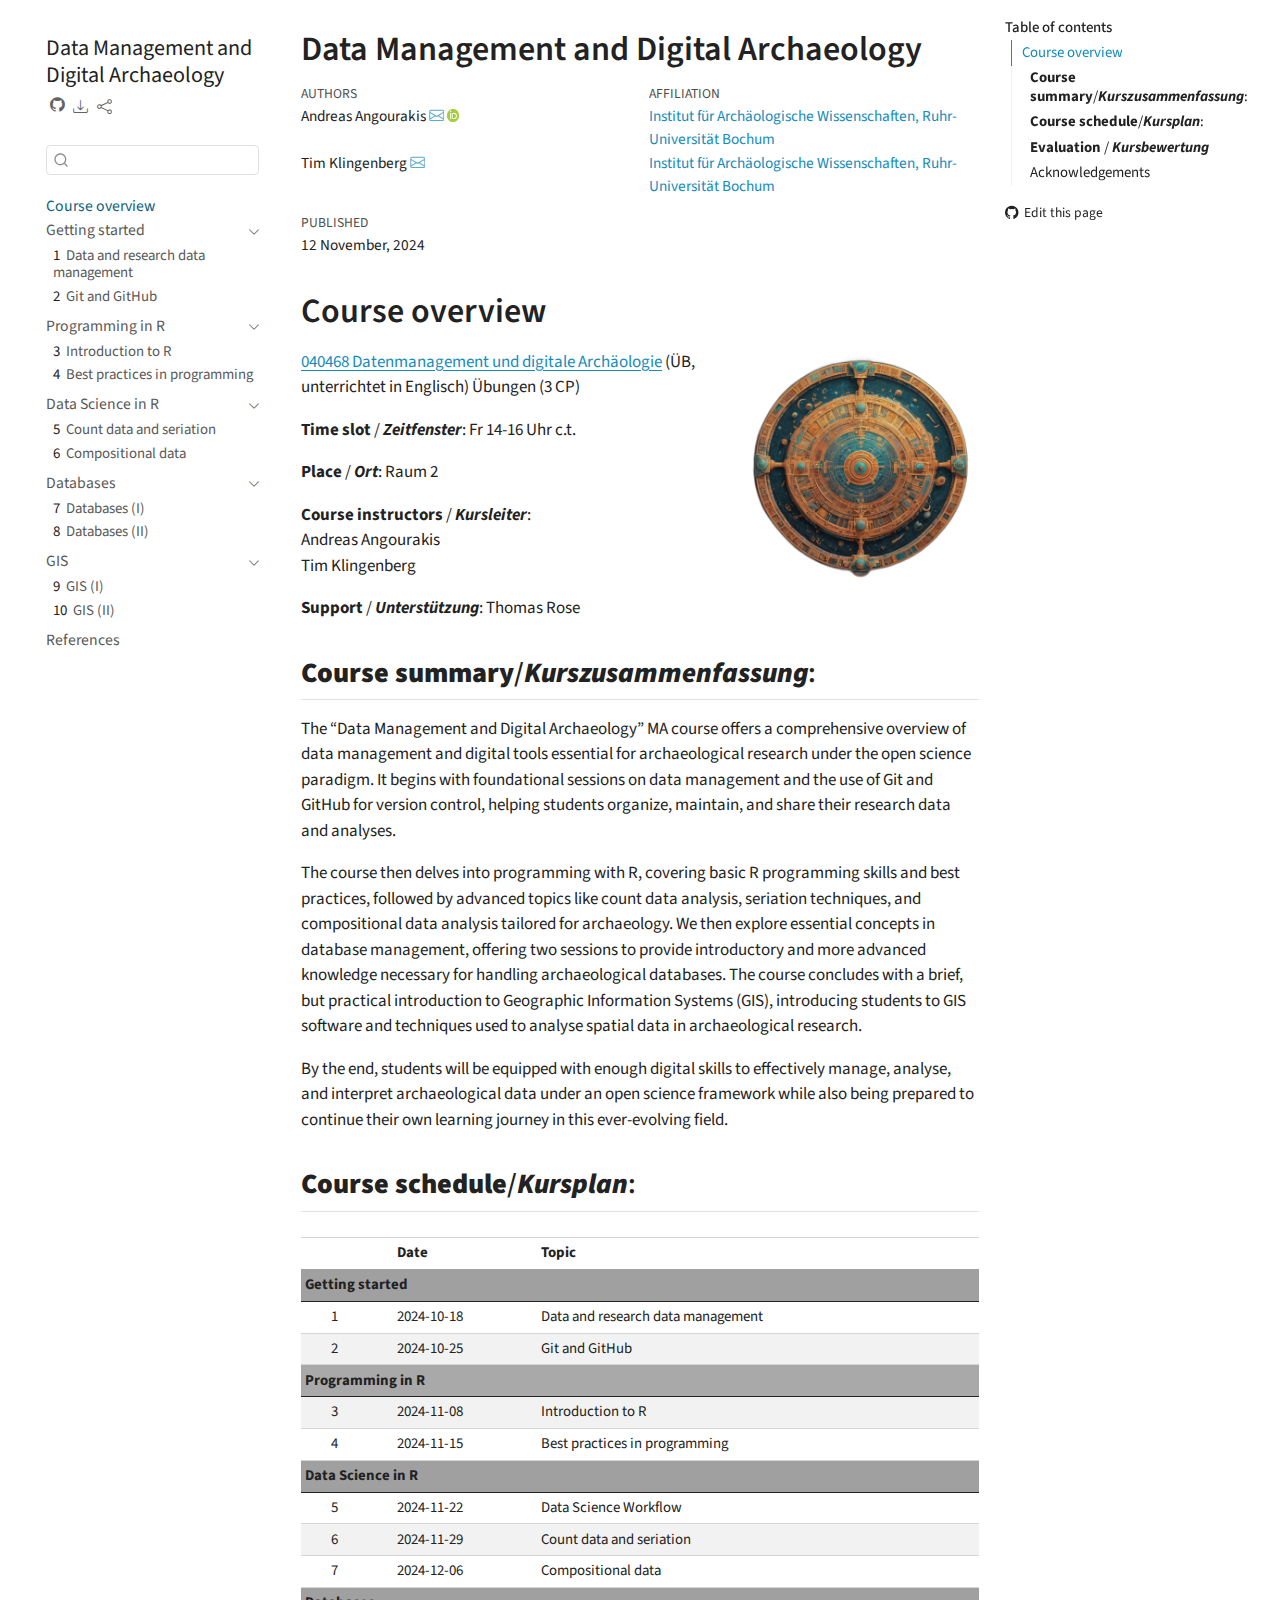
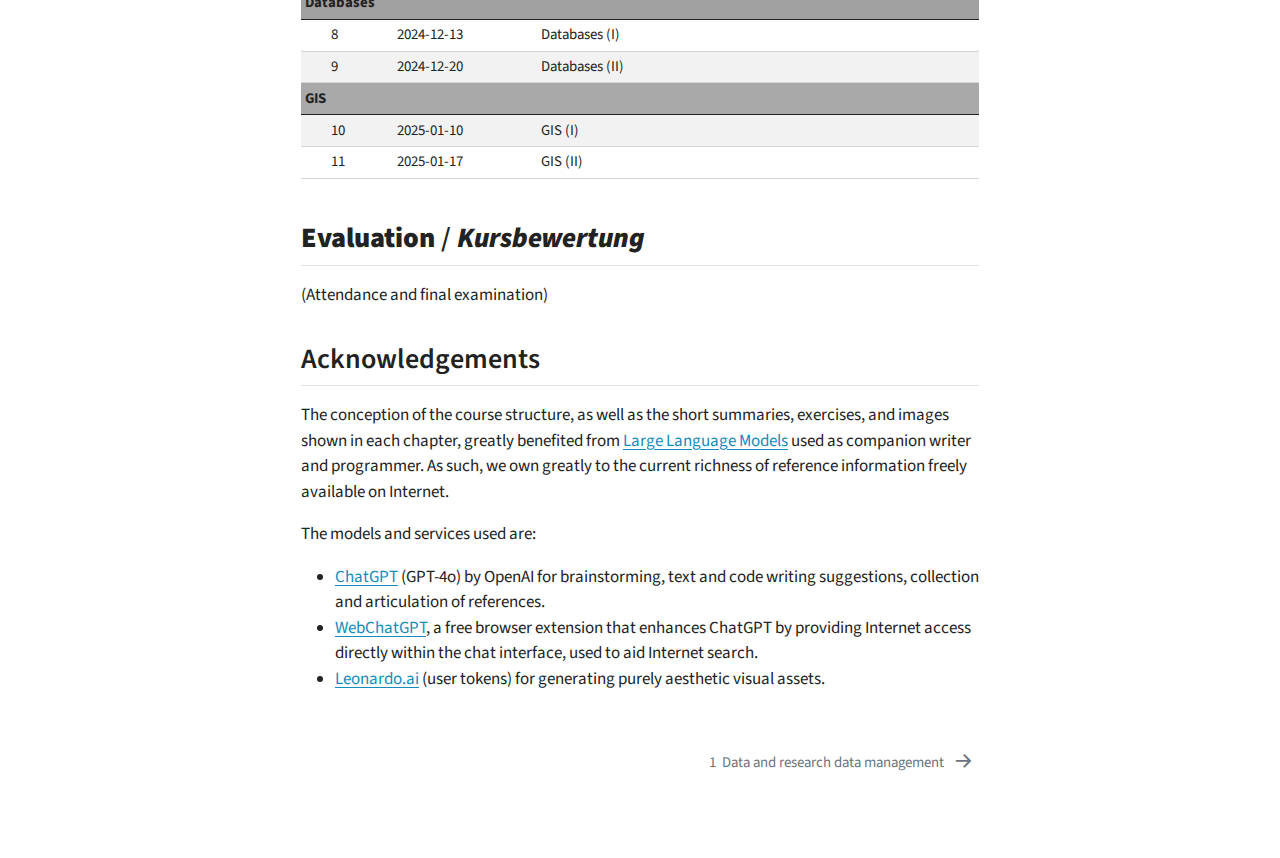
==== commit 742906de: "Built site for gh-pages" ====
--- a/index.html
+++ b/index.html
@@ -341,7 +341,7 @@
     <div>
     <div class="quarto-title-meta-heading">Published</div>
     <div class="quarto-title-meta-contents">
-      <p class="date">05 November, 2024</p>
+      <p class="date">12 November, 2024</p>
     </div>
   </div>
   
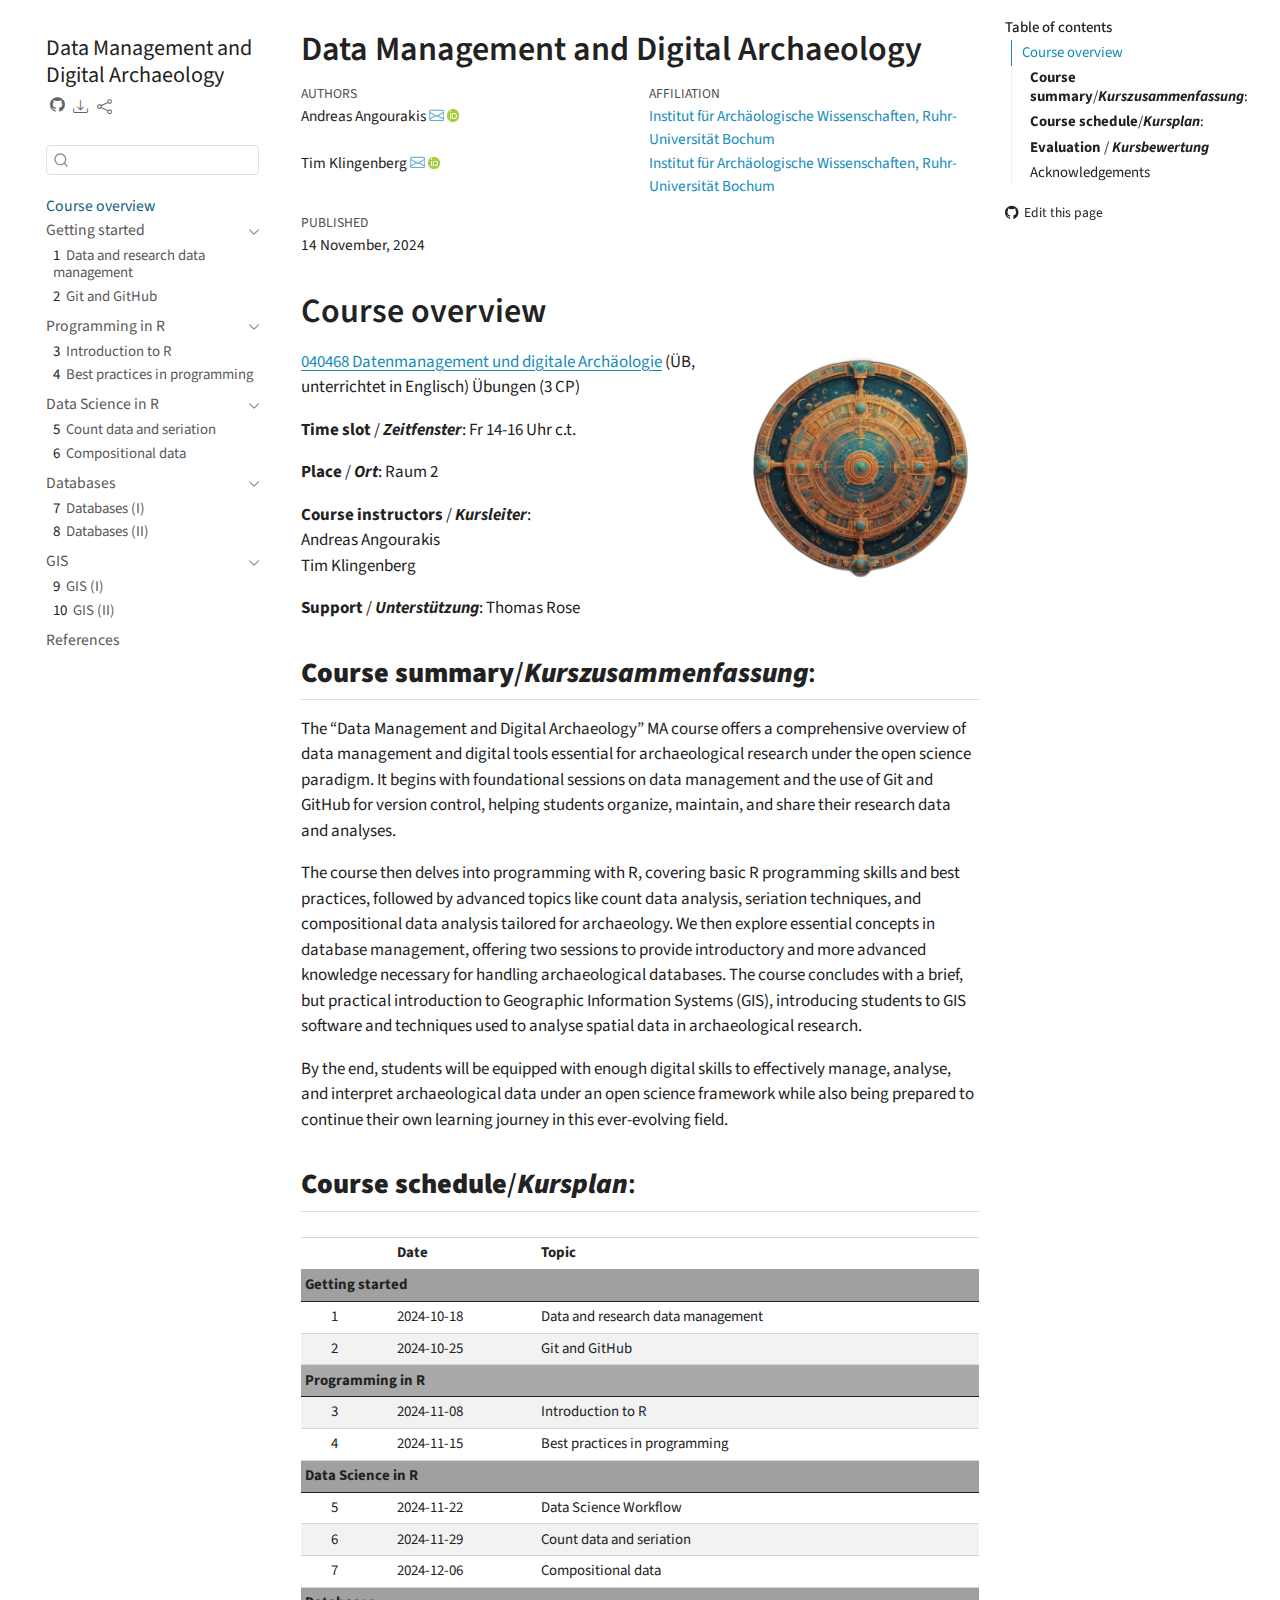
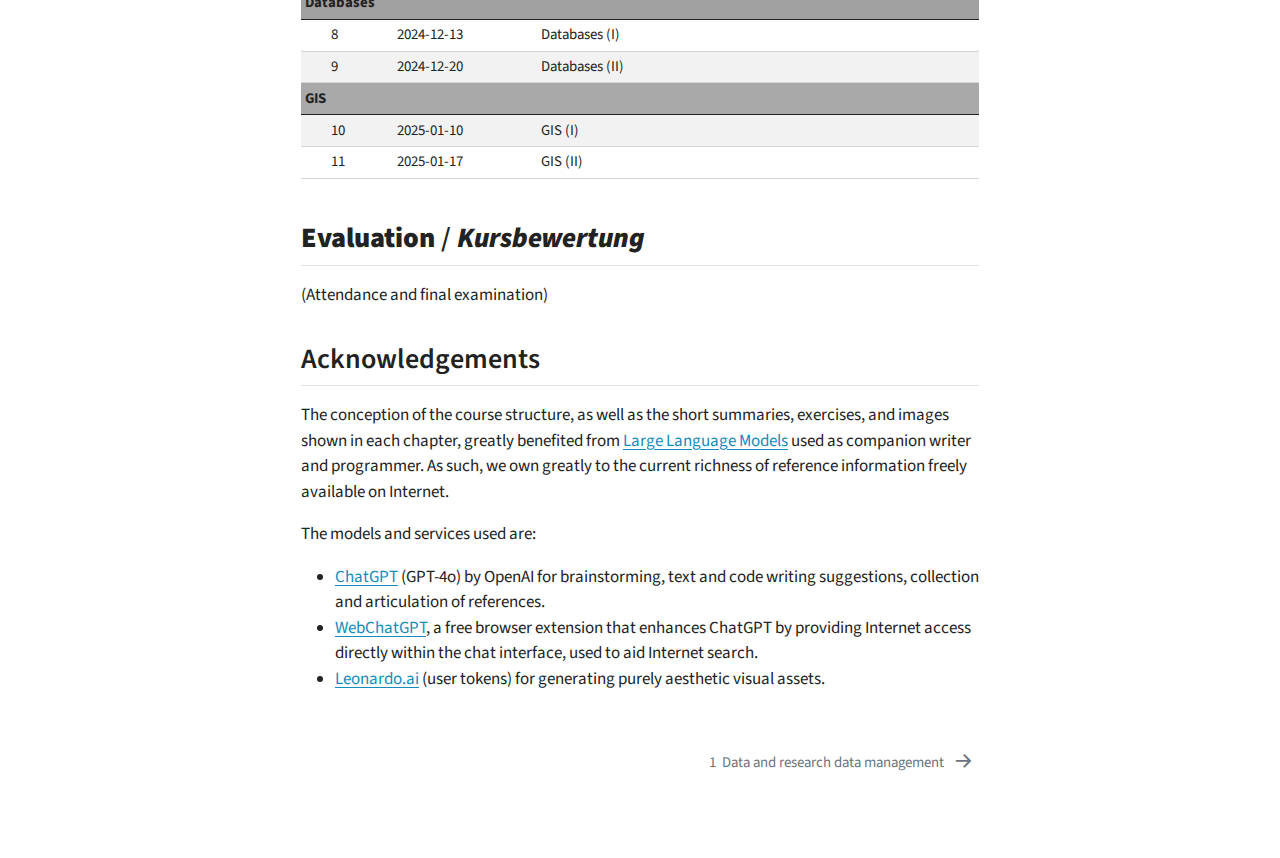
==== commit 49c2e99e: "Built site for gh-pages" ====
--- a/index.html
+++ b/index.html
@@ -324,7 +324,7 @@
           </p>
       </div>
     <div class="quarto-title-meta-contents">
-    <p class="author">Tim Klingenberg <a href="mailto:tim.klingenberg@rub.de" class="quarto-title-author-email"><i class="bi bi-envelope"></i></a> </p>
+    <p class="author">Tim Klingenberg <a href="mailto:tim.klingenberg@rub.de" class="quarto-title-author-email"><i class="bi bi-envelope"></i></a> <a href="https://orcid.org/0009-0003-7408-127X" class="quarto-title-author-orcid"> <img src="[data-uri]"></a></p>
   </div>
   <div class="quarto-title-meta-contents">
         <p class="affiliation">
@@ -341,7 +341,7 @@
     <div>
     <div class="quarto-title-meta-heading">Published</div>
     <div class="quarto-title-meta-contents">
-      <p class="date">12 November, 2024</p>
+      <p class="date">14 November, 2024</p>
     </div>
   </div>
   
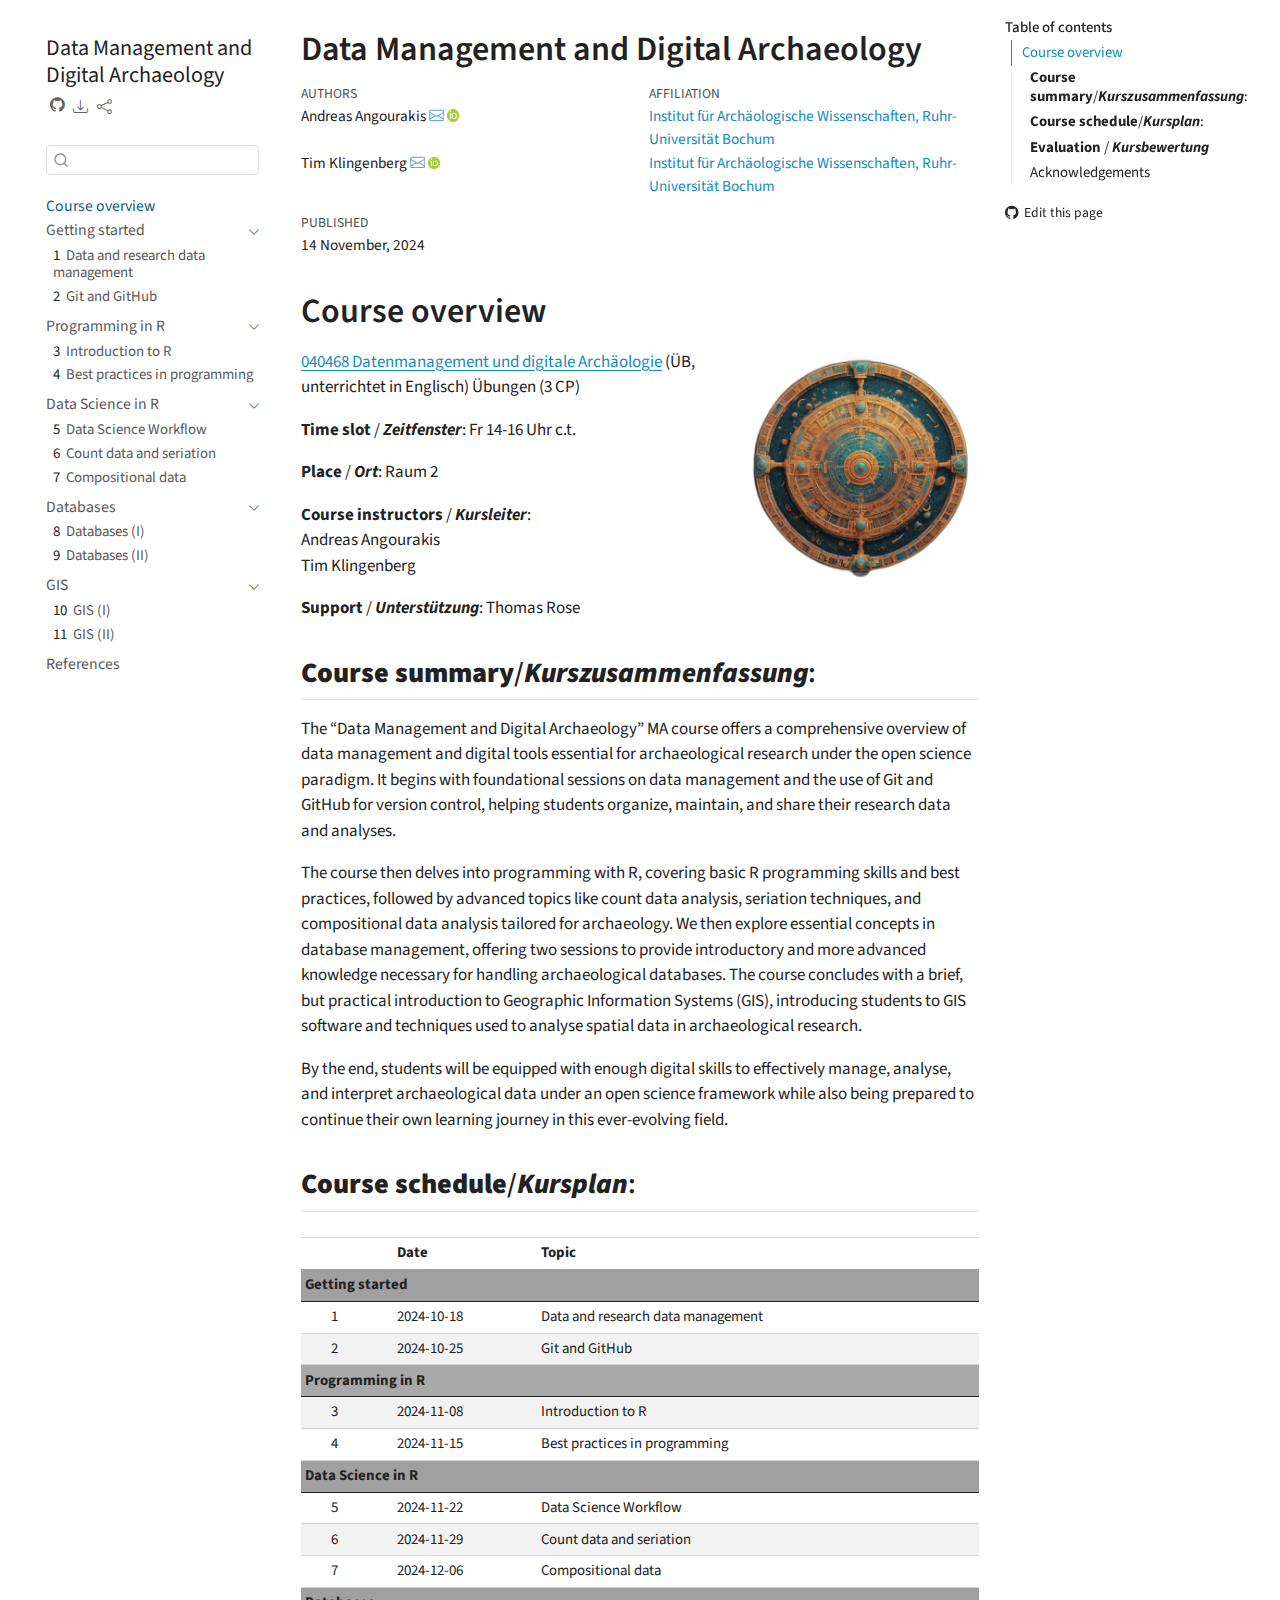
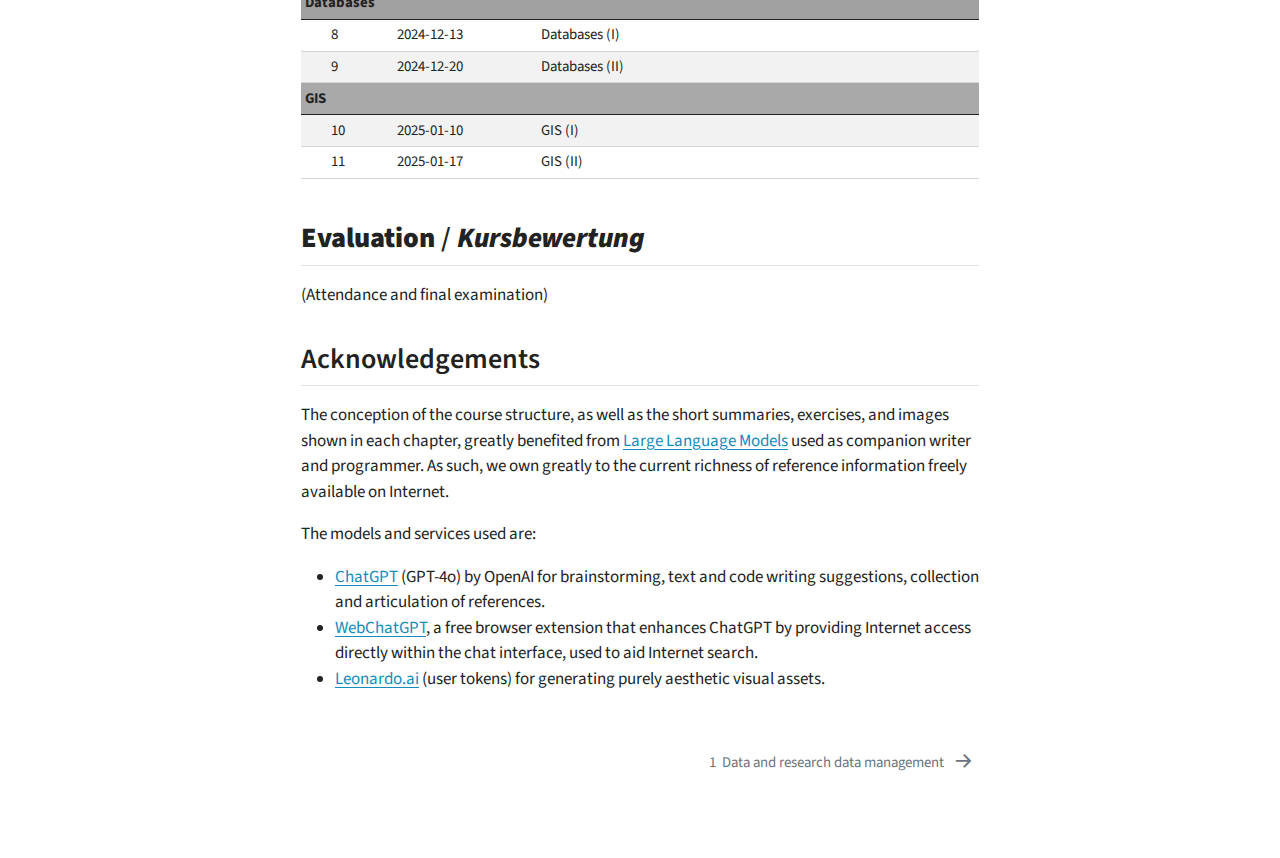
==== commit a6ebc73f: "Built site for gh-pages" ====
--- a/index.html
+++ b/index.html
@@ -216,14 +216,20 @@
       <ul id="quarto-sidebar-section-3" class="collapse list-unstyled sidebar-section depth1 show">  
           <li class="sidebar-item">
   <div class="sidebar-item-container"> 
+  <a href="./session-data-science-workflow.html" class="sidebar-item-text sidebar-link">
+ <span class="menu-text"><span class="chapter-number">5</span>&nbsp; <span class="chapter-title">Data Science Workflow</span></span></a>
+  </div>
+</li>
+          <li class="sidebar-item">
+  <div class="sidebar-item-container"> 
   <a href="./session-count-and-seriation.html" class="sidebar-item-text sidebar-link">
- <span class="menu-text"><span class="chapter-number">5</span>&nbsp; <span class="chapter-title">Count data and seriation</span></span></a>
+ <span class="menu-text"><span class="chapter-number">6</span>&nbsp; <span class="chapter-title">Count data and seriation</span></span></a>
   </div>
 </li>
           <li class="sidebar-item">
   <div class="sidebar-item-container"> 
   <a href="./session-compositional-data.html" class="sidebar-item-text sidebar-link">
- <span class="menu-text"><span class="chapter-number">6</span>&nbsp; <span class="chapter-title">Compositional data</span></span></a>
+ <span class="menu-text"><span class="chapter-number">7</span>&nbsp; <span class="chapter-title">Compositional data</span></span></a>
   </div>
 </li>
       </ul>
@@ -240,13 +246,13 @@
           <li class="sidebar-item">
   <div class="sidebar-item-container"> 
   <a href="./session-database-1.html" class="sidebar-item-text sidebar-link">
- <span class="menu-text"><span class="chapter-number">7</span>&nbsp; <span class="chapter-title">Databases (I)</span></span></a>
+ <span class="menu-text"><span class="chapter-number">8</span>&nbsp; <span class="chapter-title">Databases (I)</span></span></a>
   </div>
 </li>
           <li class="sidebar-item">
   <div class="sidebar-item-container"> 
   <a href="./session-database-2.html" class="sidebar-item-text sidebar-link">
- <span class="menu-text"><span class="chapter-number">8</span>&nbsp; <span class="chapter-title">Databases (II)</span></span></a>
+ <span class="menu-text"><span class="chapter-number">9</span>&nbsp; <span class="chapter-title">Databases (II)</span></span></a>
   </div>
 </li>
       </ul>
@@ -263,13 +269,13 @@
           <li class="sidebar-item">
   <div class="sidebar-item-container"> 
   <a href="./session-gis-1.html" class="sidebar-item-text sidebar-link">
- <span class="menu-text"><span class="chapter-number">9</span>&nbsp; <span class="chapter-title">GIS (I)</span></span></a>
+ <span class="menu-text"><span class="chapter-number">10</span>&nbsp; <span class="chapter-title">GIS (I)</span></span></a>
   </div>
 </li>
           <li class="sidebar-item">
   <div class="sidebar-item-container"> 
   <a href="./session-gis-2.html" class="sidebar-item-text sidebar-link">
- <span class="menu-text"><span class="chapter-number">10</span>&nbsp; <span class="chapter-title">GIS (II)</span></span></a>
+ <span class="menu-text"><span class="chapter-number">11</span>&nbsp; <span class="chapter-title">GIS (II)</span></span></a>
   </div>
 </li>
       </ul>
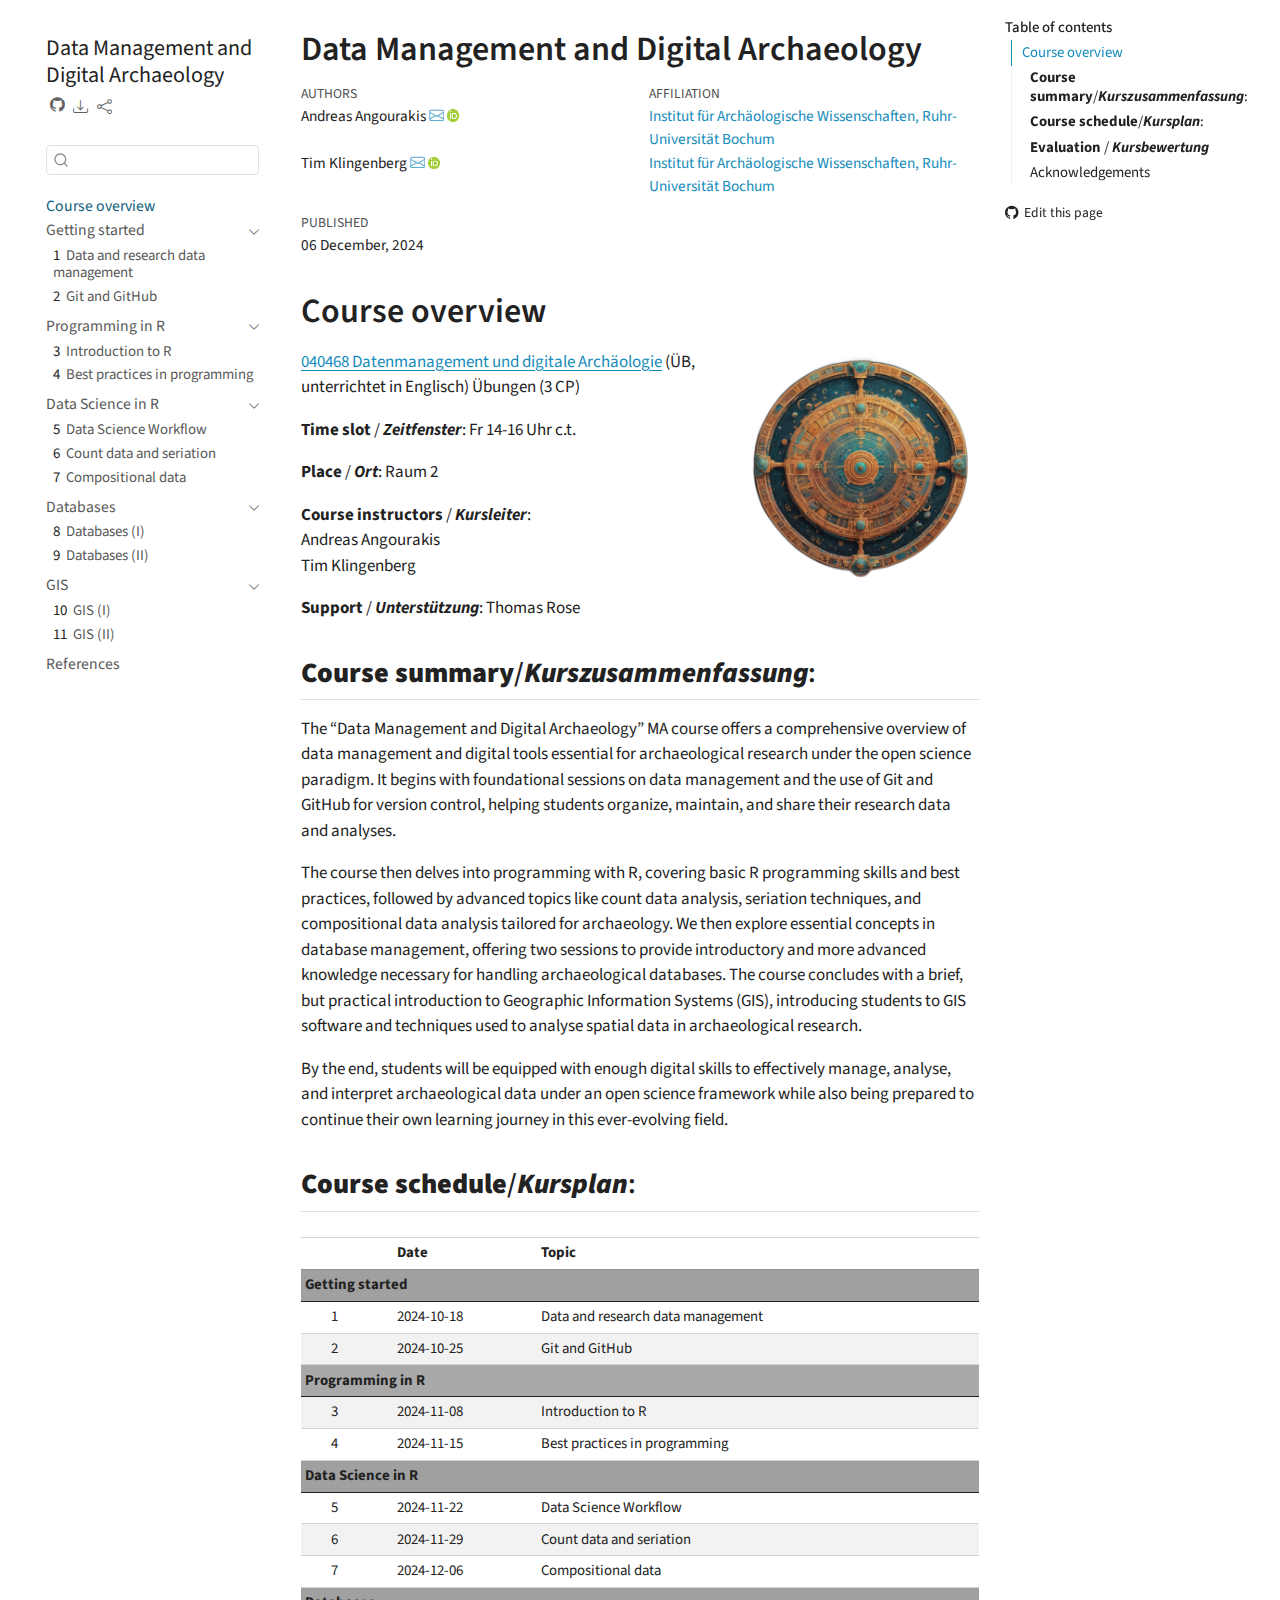
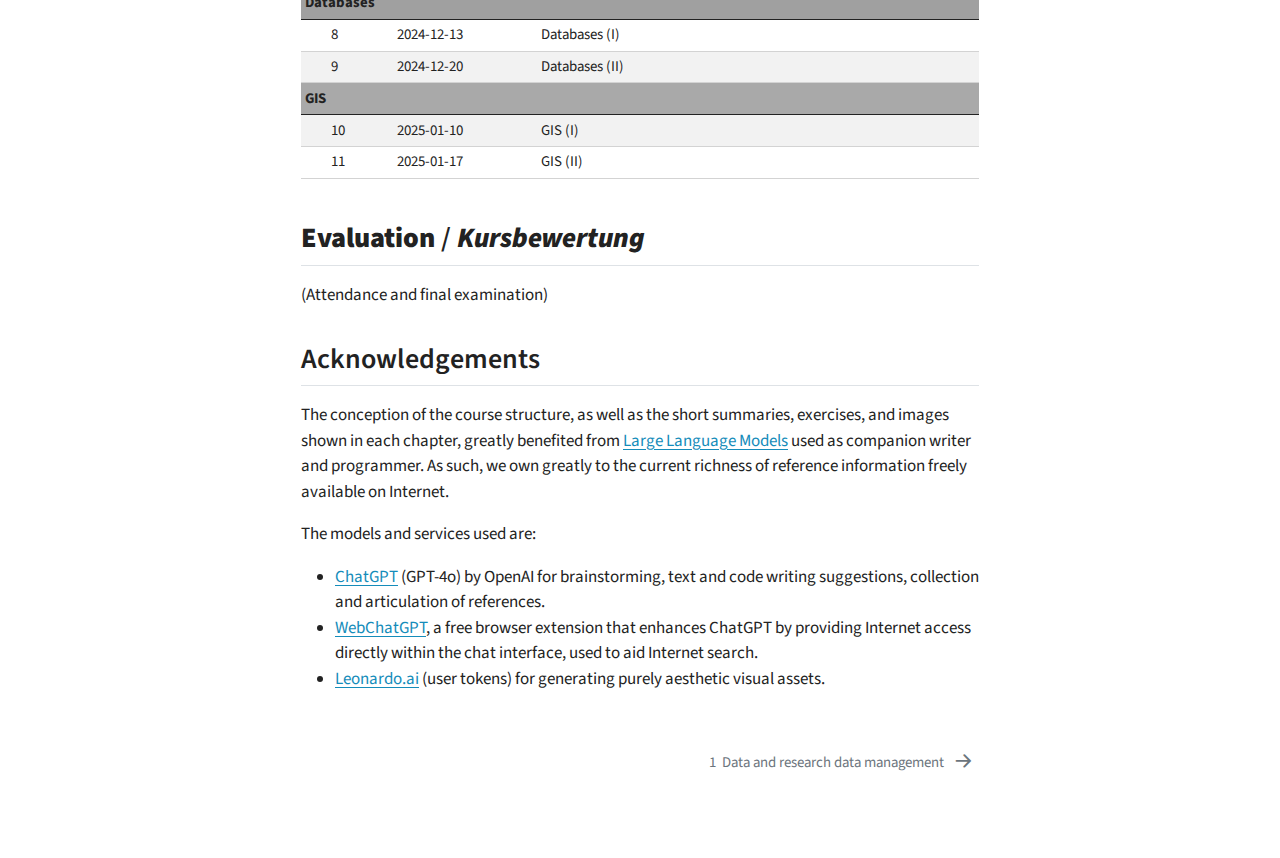
==== commit 2addffd6: "Built site for gh-pages" ====
--- a/index.html
+++ b/index.html
@@ -2,7 +2,7 @@
 <html xmlns="http://www.w3.org/1999/xhtml" lang="en" xml:lang="en"><head>
 
 <meta charset="utf-8">
-<meta name="generator" content="quarto-1.5.57">
+<meta name="generator" content="quarto-1.6.39">
 
 <meta name="viewport" content="width=device-width, initial-scale=1.0, user-scalable=yes">
 
@@ -38,10 +38,10 @@
 <script src="site_libs/quarto-html/tippy.umd.min.js"></script>
 <script src="site_libs/quarto-html/anchor.min.js"></script>
 <link href="site_libs/quarto-html/tippy.css" rel="stylesheet">
-<link href="site_libs/quarto-html/quarto-syntax-highlighting.css" rel="stylesheet" id="quarto-text-highlighting-styles">
+<link href="site_libs/quarto-html/quarto-syntax-highlighting-e26003cea8cd680ca0c55a263523d882.css" rel="stylesheet" id="quarto-text-highlighting-styles">
 <script src="site_libs/bootstrap/bootstrap.min.js"></script>
 <link href="site_libs/bootstrap/bootstrap-icons.css" rel="stylesheet">
-<link href="site_libs/bootstrap/bootstrap.min.css" rel="stylesheet" id="quarto-bootstrap" data-mode="light">
+<link href="site_libs/bootstrap/bootstrap-e848d10fc971b9a5fe7043dc20162b3a.min.css" rel="stylesheet" append-hash="true" id="quarto-bootstrap" data-mode="light">
 <script id="quarto-search-options" type="application/json">{
   "location": "sidebar",
   "copy-button": false,
@@ -347,7 +347,7 @@
     <div>
     <div class="quarto-title-meta-heading">Published</div>
     <div class="quarto-title-meta-contents">
-      <p class="date">14 November, 2024</p>
+      <p class="date">06 December, 2024</p>
     </div>
   </div>
   
@@ -566,8 +566,6 @@
   });
   clipboard.on('success', onCopySuccess);
   if (window.document.getElementById('quarto-embedded-source-code-modal')) {
-    // For code content inside modals, clipBoardJS needs to be initialized with a container option
-    // TODO: Check when it could be a function (https://github.com/zenorocha/clipboard.js/issues/860)
     const clipboardModal = new window.ClipboardJS('.code-copy-button[data-in-quarto-modal]', {
       text: getTextToCopy,
       container: window.document.getElementById('quarto-embedded-source-code-modal')
@@ -678,7 +676,6 @@
       if (window.Quarto?.typesetMath) {
         window.Quarto.typesetMath(note);
       }
-      // TODO in 1.5, we should make sure this works without a callout special case
       if (note.classList.contains("callout")) {
         return note.outerHTML;
       } else {
--- a/site_libs/quarto-html/quarto-syntax-highlighting-e26003cea8cd680ca0c55a263523d882.css
+++ b/site_libs/quarto-html/quarto-syntax-highlighting-e26003cea8cd680ca0c55a263523d882.css
@@ -0,0 +1,205 @@
+/* quarto syntax highlight colors */
+:root {
+  --quarto-hl-ot-color: #003B4F;
+  --quarto-hl-at-color: #657422;
+  --quarto-hl-ss-color: #20794D;
+  --quarto-hl-an-color: #5E5E5E;
+  --quarto-hl-fu-color: #4758AB;
+  --quarto-hl-st-color: #20794D;
+  --quarto-hl-cf-color: #003B4F;
+  --quarto-hl-op-color: #5E5E5E;
+  --quarto-hl-er-color: #AD0000;
+  --quarto-hl-bn-color: #AD0000;
+  --quarto-hl-al-color: #AD0000;
+  --quarto-hl-va-color: #111111;
+  --quarto-hl-bu-color: inherit;
+  --quarto-hl-ex-color: inherit;
+  --quarto-hl-pp-color: #AD0000;
+  --quarto-hl-in-color: #5E5E5E;
+  --quarto-hl-vs-color: #20794D;
+  --quarto-hl-wa-color: #5E5E5E;
+  --quarto-hl-do-color: #5E5E5E;
+  --quarto-hl-im-color: #00769E;
+  --quarto-hl-ch-color: #20794D;
+  --quarto-hl-dt-color: #AD0000;
+  --quarto-hl-fl-color: #AD0000;
+  --quarto-hl-co-color: #5E5E5E;
+  --quarto-hl-cv-color: #5E5E5E;
+  --quarto-hl-cn-color: #8f5902;
+  --quarto-hl-sc-color: #5E5E5E;
+  --quarto-hl-dv-color: #AD0000;
+  --quarto-hl-kw-color: #003B4F;
+}
+
+/* other quarto variables */
+:root {
+  --quarto-font-monospace: SFMono-Regular, Menlo, Monaco, Consolas, "Liberation Mono", "Courier New", monospace;
+}
+
+pre > code.sourceCode > span {
+  color: #003B4F;
+}
+
+code span {
+  color: #003B4F;
+}
+
+code.sourceCode > span {
+  color: #003B4F;
+}
+
+div.sourceCode,
+div.sourceCode pre.sourceCode {
+  color: #003B4F;
+}
+
+code span.ot {
+  color: #003B4F;
+  font-style: inherit;
+}
+
+code span.at {
+  color: #657422;
+  font-style: inherit;
+}
+
+code span.ss {
+  color: #20794D;
+  font-style: inherit;
+}
+
+code span.an {
+  color: #5E5E5E;
+  font-style: inherit;
+}
+
+code span.fu {
+  color: #4758AB;
+  font-style: inherit;
+}
+
+code span.st {
+  color: #20794D;
+  font-style: inherit;
+}
+
+code span.cf {
+  color: #003B4F;
+  font-weight: bold;
+  font-style: inherit;
+}
+
+code span.op {
+  color: #5E5E5E;
+  font-style: inherit;
+}
+
+code span.er {
+  color: #AD0000;
+  font-style: inherit;
+}
+
+code span.bn {
+  color: #AD0000;
+  font-style: inherit;
+}
+
+code span.al {
+  color: #AD0000;
+  font-style: inherit;
+}
+
+code span.va {
+  color: #111111;
+  font-style: inherit;
+}
+
+code span.bu {
+  font-style: inherit;
+}
+
+code span.ex {
+  font-style: inherit;
+}
+
+code span.pp {
+  color: #AD0000;
+  font-style: inherit;
+}
+
+code span.in {
+  color: #5E5E5E;
+  font-style: inherit;
+}
+
+code span.vs {
+  color: #20794D;
+  font-style: inherit;
+}
+
+code span.wa {
+  color: #5E5E5E;
+  font-style: italic;
+}
+
+code span.do {
+  color: #5E5E5E;
+  font-style: italic;
+}
+
+code span.im {
+  color: #00769E;
+  font-style: inherit;
+}
+
+code span.ch {
+  color: #20794D;
+  font-style: inherit;
+}
+
+code span.dt {
+  color: #AD0000;
+  font-style: inherit;
+}
+
+code span.fl {
+  color: #AD0000;
+  font-style: inherit;
+}
+
+code span.co {
+  color: #5E5E5E;
+  font-style: inherit;
+}
+
+code span.cv {
+  color: #5E5E5E;
+  font-style: italic;
+}
+
+code span.cn {
+  color: #8f5902;
+  font-style: inherit;
+}
+
+code span.sc {
+  color: #5E5E5E;
+  font-style: inherit;
+}
+
+code span.dv {
+  color: #AD0000;
+  font-style: inherit;
+}
+
+code span.kw {
+  color: #003B4F;
+  font-weight: bold;
+  font-style: inherit;
+}
+
+.prevent-inlining {
+  content: "</";
+}
+
+/*# sourceMappingURL=e90e9ab646ea9b1aaa61e089606e0f97.css.map */
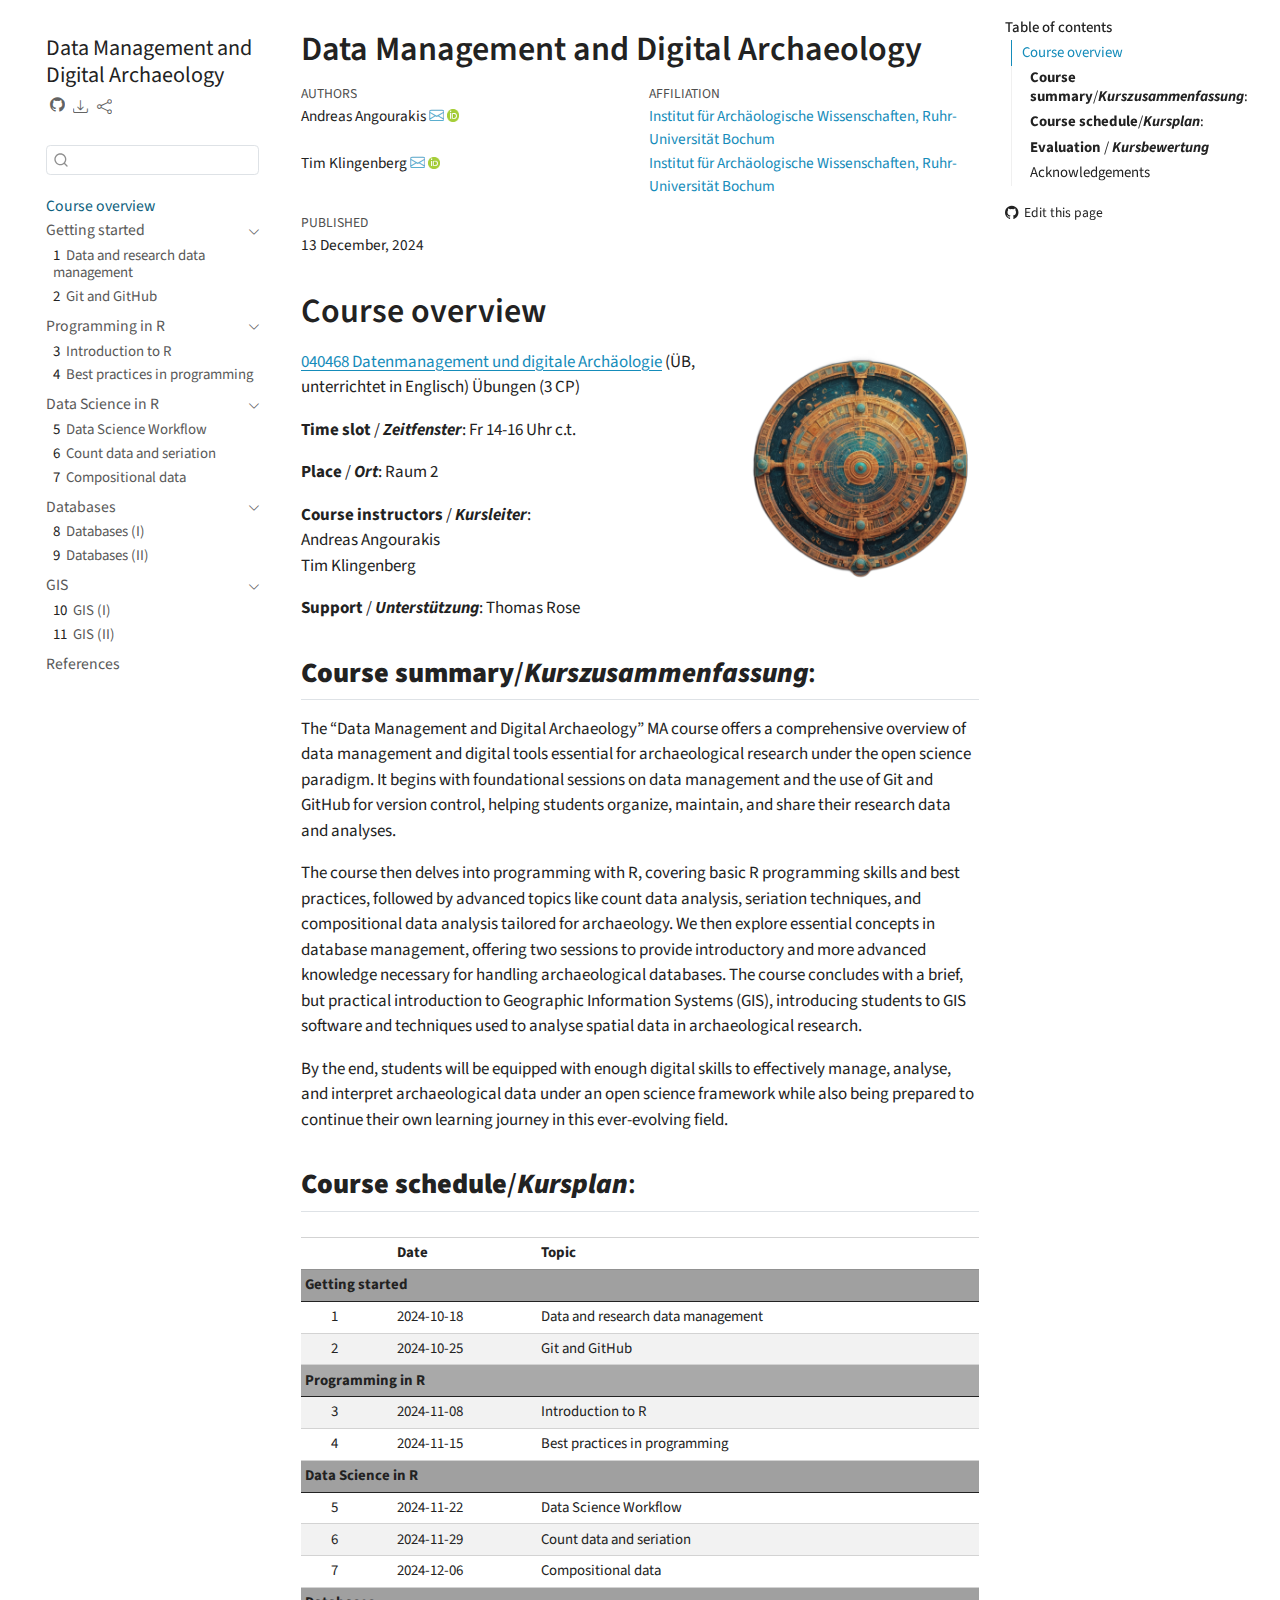
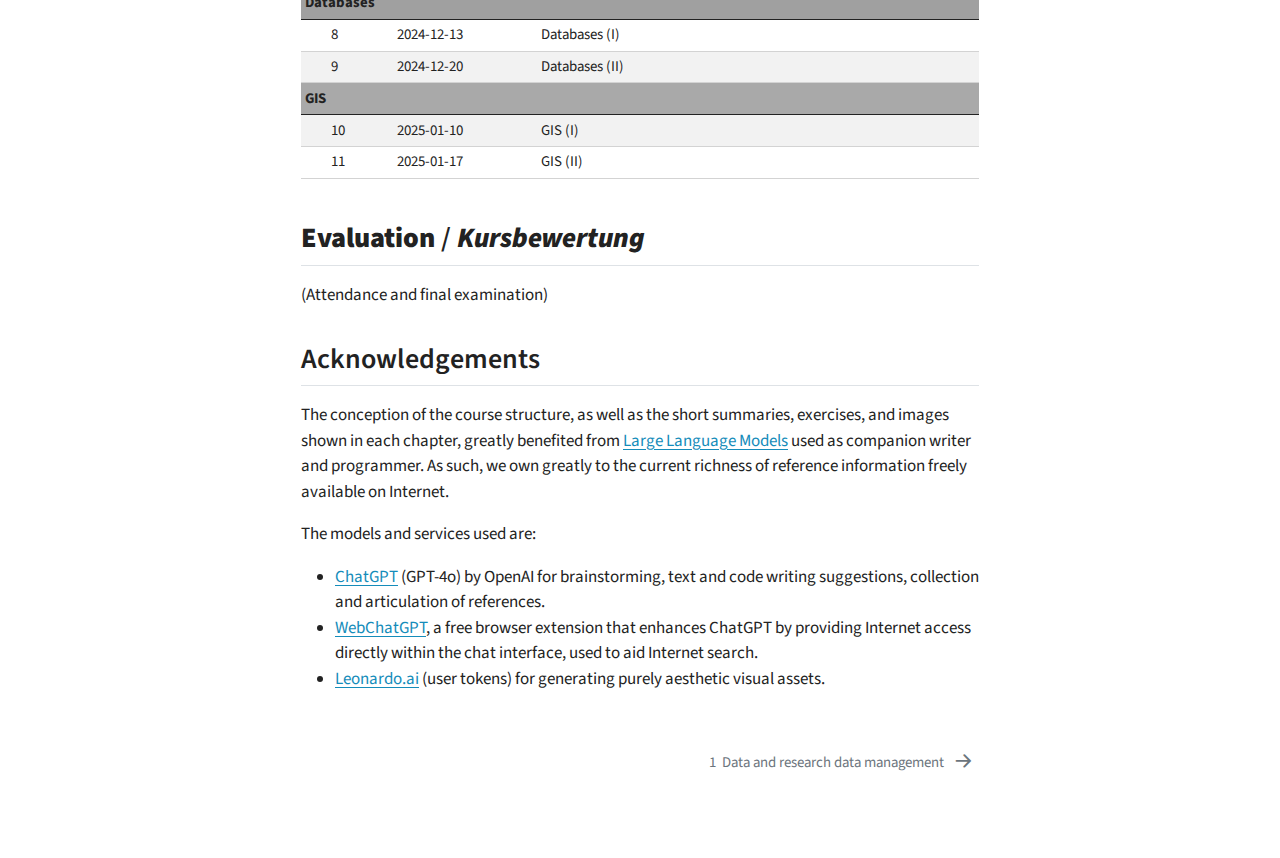
==== commit 587ba0b8: "Built site for gh-pages" ====
--- a/index.html
+++ b/index.html
@@ -347,7 +347,7 @@
     <div>
     <div class="quarto-title-meta-heading">Published</div>
     <div class="quarto-title-meta-contents">
-      <p class="date">06 December, 2024</p>
+      <p class="date">13 December, 2024</p>
     </div>
   </div>
   
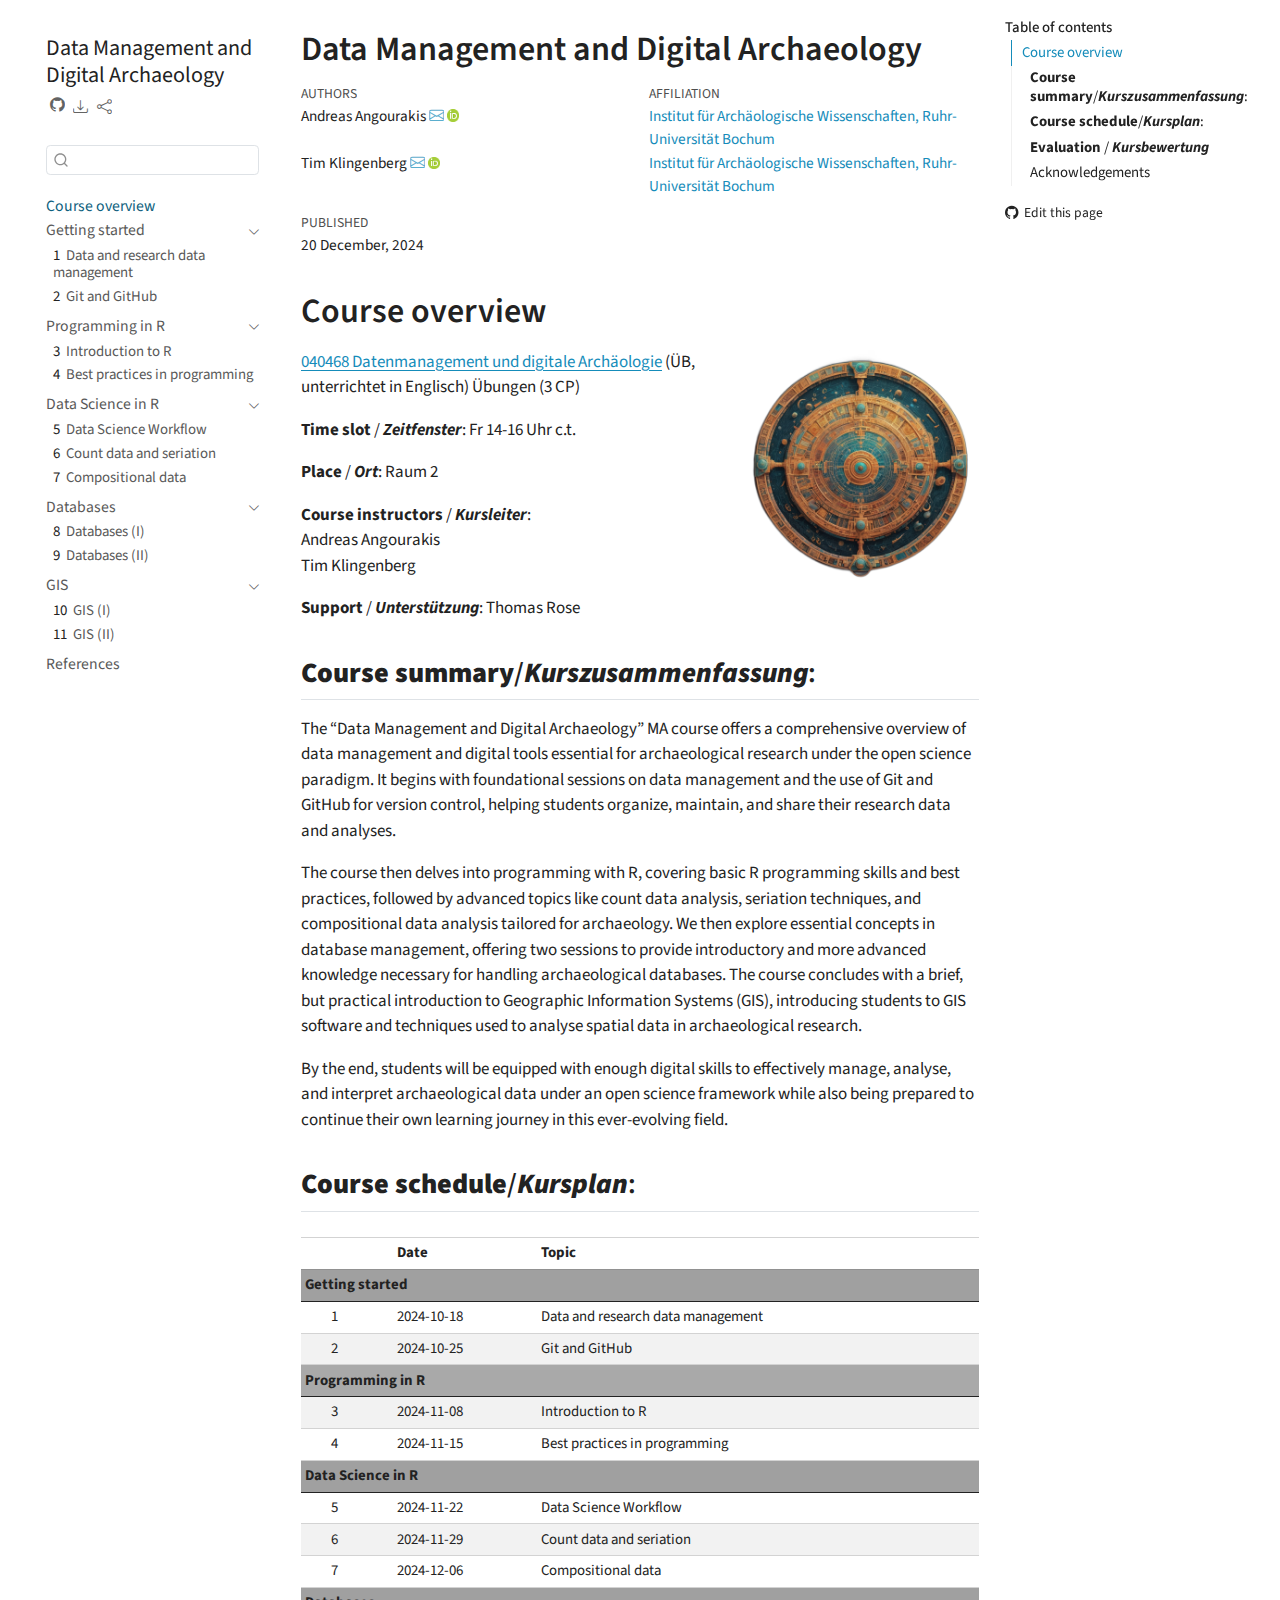
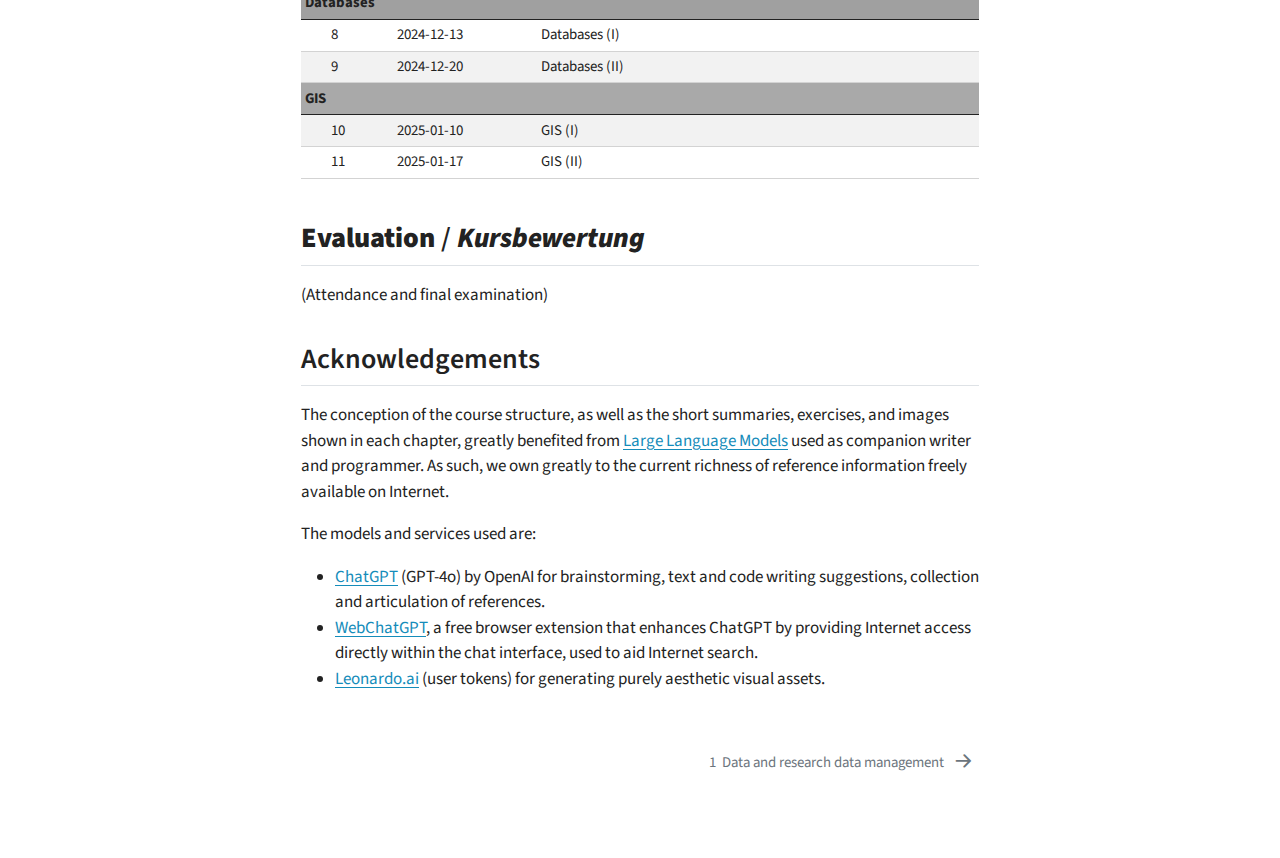
==== commit 95c9d17a: "Built site for gh-pages" ====
--- a/index.html
+++ b/index.html
@@ -347,7 +347,7 @@
     <div>
     <div class="quarto-title-meta-heading">Published</div>
     <div class="quarto-title-meta-contents">
-      <p class="date">13 December, 2024</p>
+      <p class="date">20 December, 2024</p>
     </div>
   </div>
   
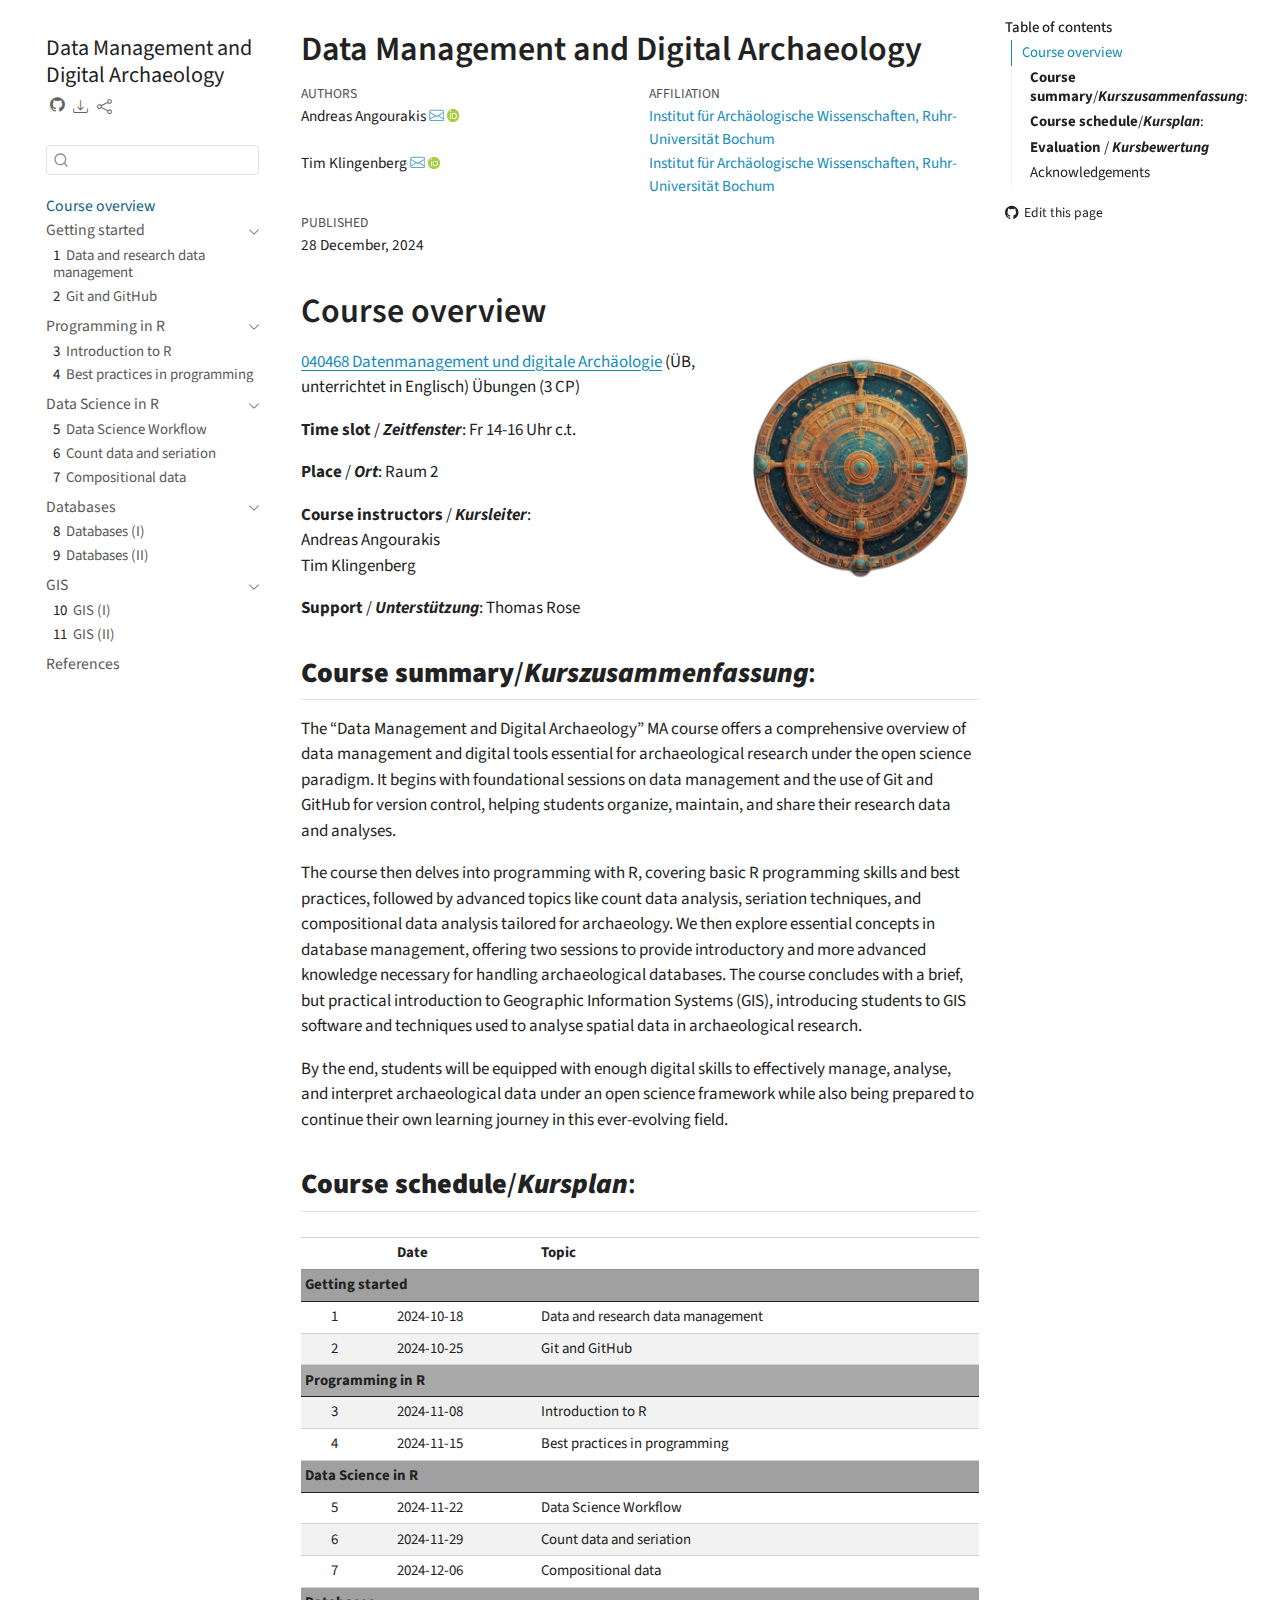
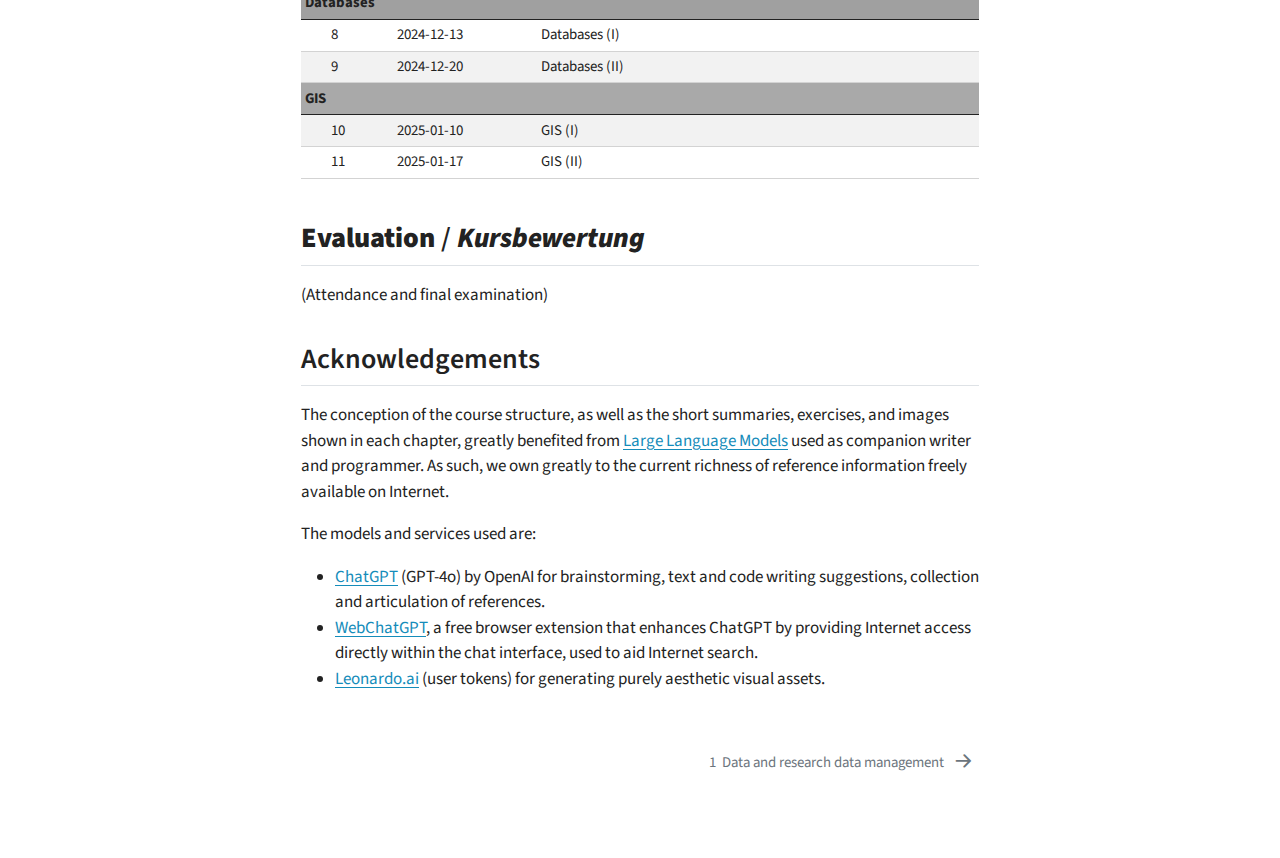
==== commit ebf44f2c: "Built site for gh-pages" ====
--- a/index.html
+++ b/index.html
@@ -347,7 +347,7 @@
     <div>
     <div class="quarto-title-meta-heading">Published</div>
     <div class="quarto-title-meta-contents">
-      <p class="date">20 December, 2024</p>
+      <p class="date">28 December, 2024</p>
     </div>
   </div>
   
